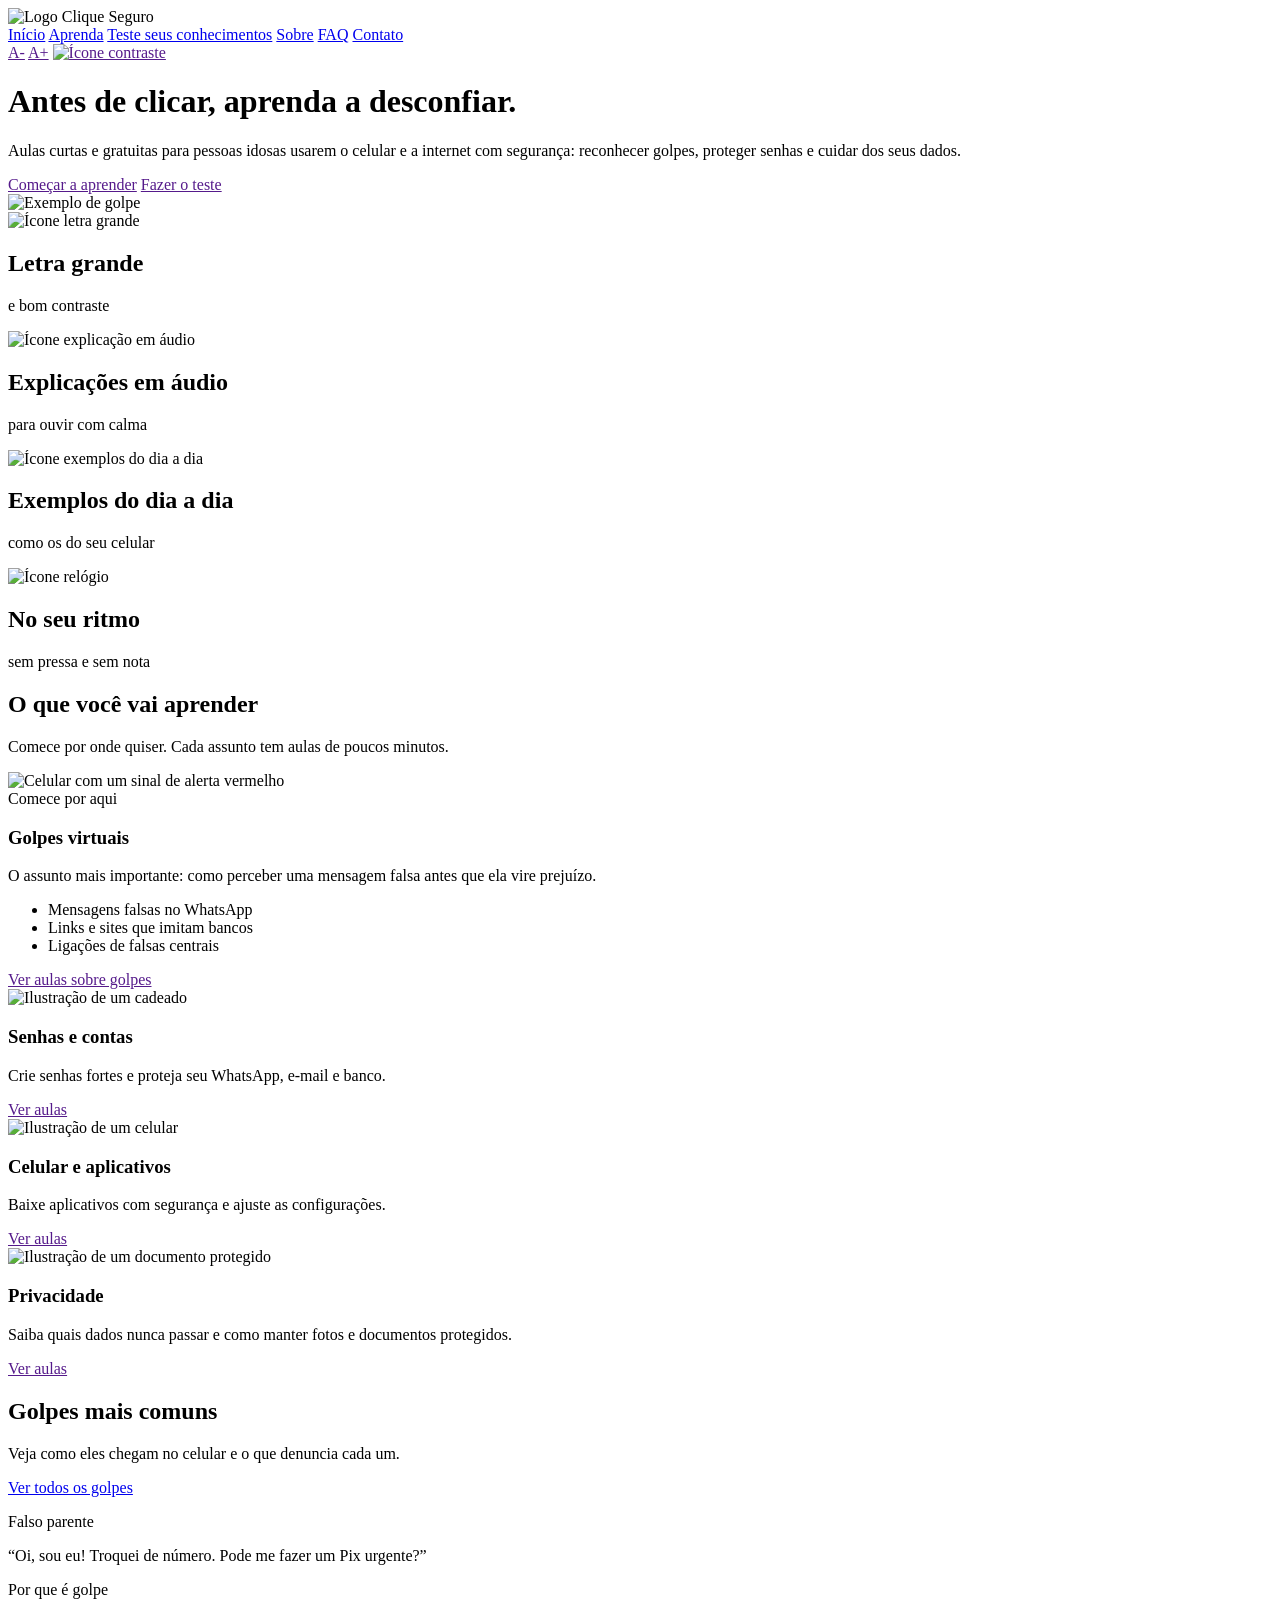
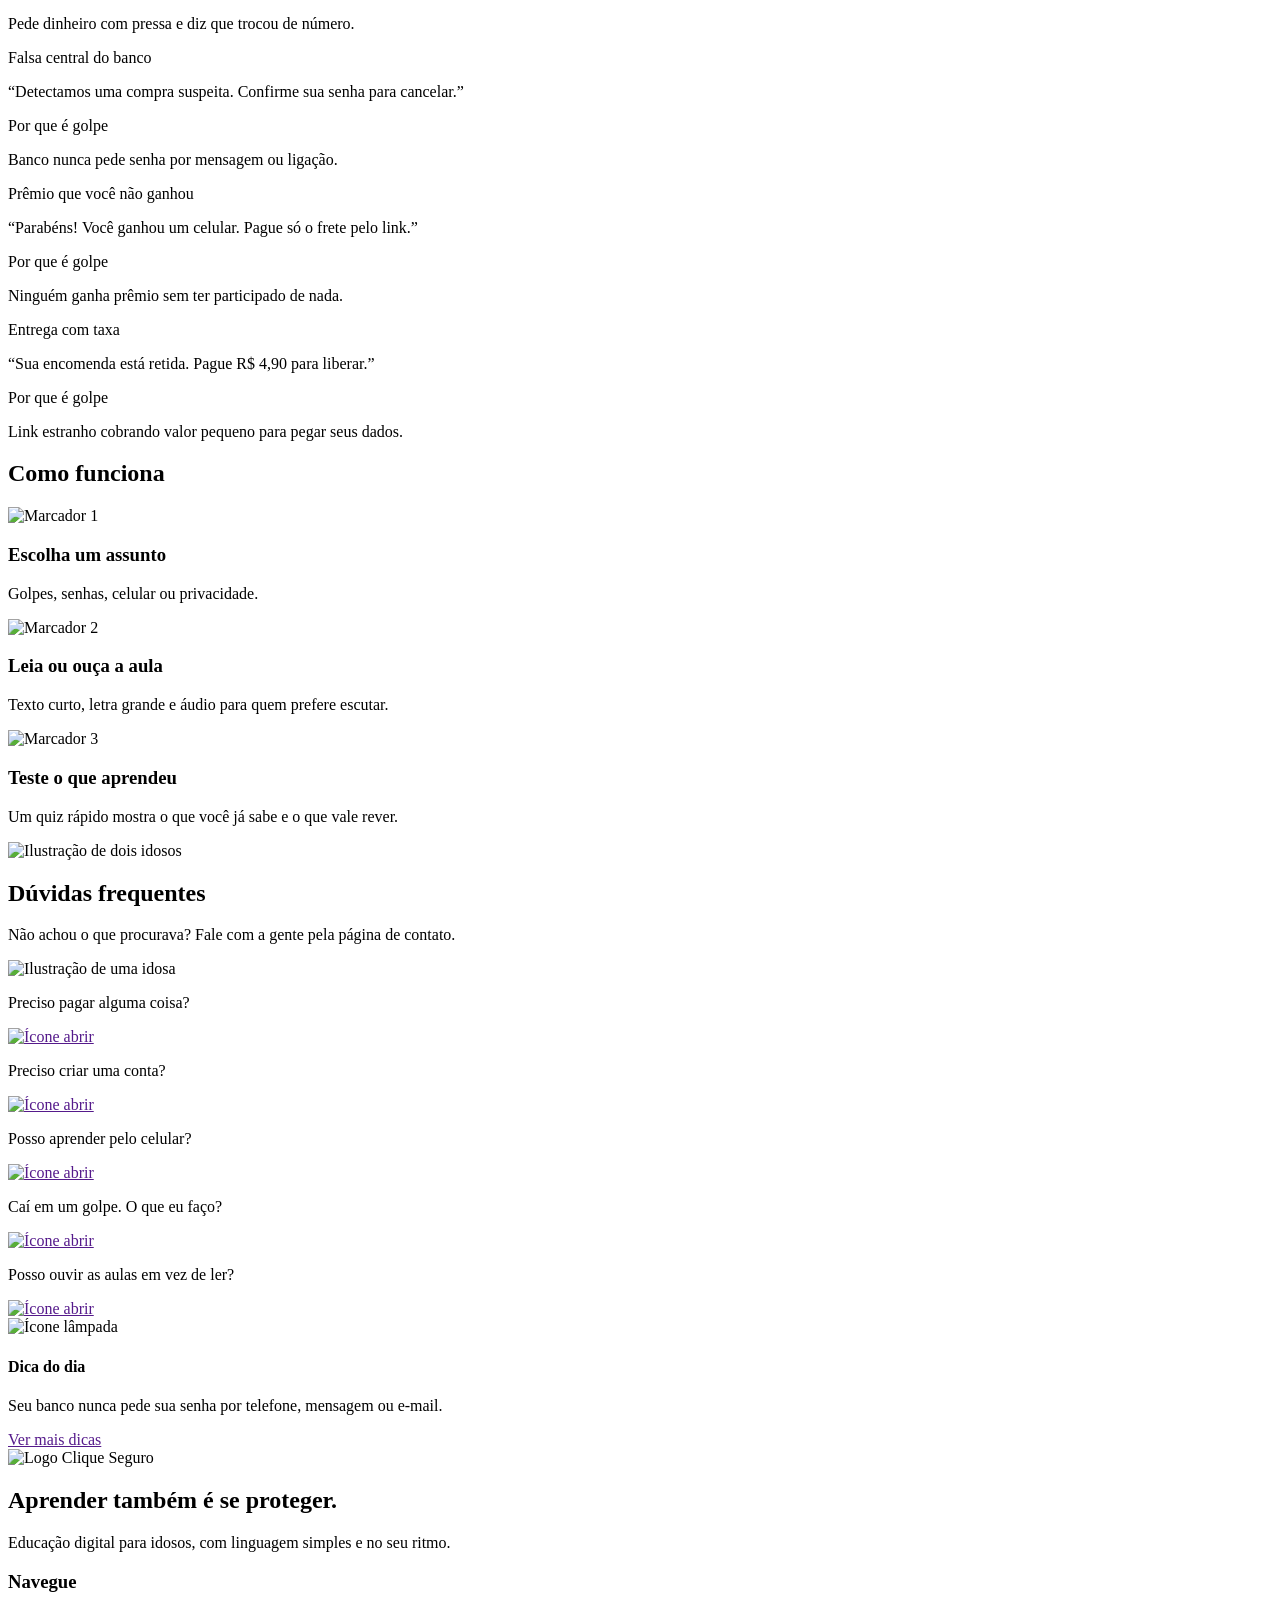
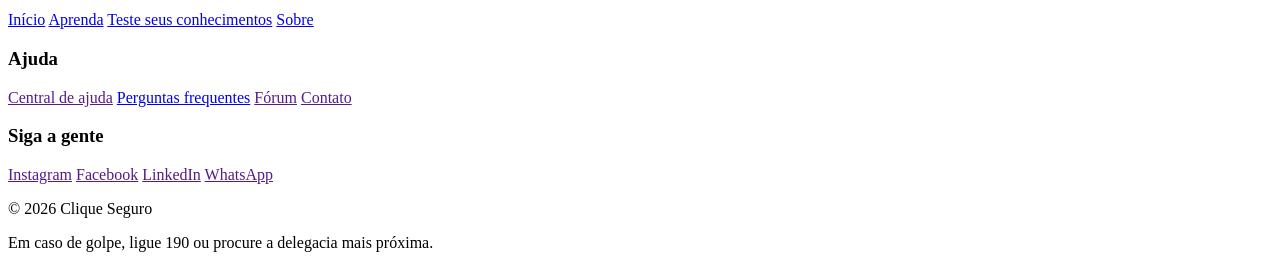
==== page1.html @ 07efa986 "att page1" ====
<!DOCTYPE html>
<html lang="pt-br">
<head>
    <meta charset="UTF-8">
    <meta name="viewport" content="width=device-width, initial-scale=1.0">
    <title>Clique Seguro</title>
    <link rel="stylesheet" href="./src/styles/page1.css">
    <link rel="preconnect" href="https://fonts.googleapis.com">
    <link rel="preconnect" href="https://fonts.gstatic.com" crossorigin>
    <link href="https://fonts.googleapis.com/css2?family=Atkinson+Hyperlegible+Next:wght@400;500;600;700;800&display=swap" rel="stylesheet">
    <link rel="icon" type="image/png" href="./src/images/favicon-azul.png">
</head>

<body>
    <header>
        <img src="./src/images/logo_header.png" alt="Logo Clique Seguro">

        <nav class="header-nav">
            <a href="./page1.html" id="active-link">Início</a>
            <a href="#learn">Aprenda</a>
            <a href="./quiz.html">Teste seus conhecimentos</a>
            <a href="./somos.html">Sobre</a>
            <a href="#faq">FAQ</a>
            <a href="#footer">Contato</a>
            <div class="header-accessibility">
                <a href="" id="font-decrease">A-</a>
                <a href="" id="font-increase">A+</a>
                <a href="" class="header-logo"><img src="./src/images/icon_contraste.png" alt="Ícone contraste" id="contrast-icon"></a>
            </div>
        </nav>
    </header>

    <main>
        <div class="hero-content">
            <h1>Antes de clicar, aprenda a desconfiar.</h1>
            <p>Aulas curtas e gratuitas para pessoas idosas usarem o celular
            e a internet com segurança: reconhecer golpes, proteger senhas e cuidar dos seus dados.</p>
            <div class="hero-buttons">
                <a href="" class="btn-hero-primary">Começar a aprender</a>
                <a href="" class="btn-hero-secondary">Fazer o teste</a>
            </div>
        </div>

        <img src="./src/images/ilustracao_golpe.png" alt="Exemplo de golpe">
    </main>

    <section class="section-benefits">
        <div class="benefit-card">
            <img src="./src/images/icon_letra.png" alt="Ícone letra grande">
            <div class="benefit-card-content">
                <h2>Letra grande</h2>
                <p>e bom contraste</p>
            </div>
        </div>
        <div class="benefit-card">
            <img src="./src/images/icon_audio.png" alt="Ícone explicação em áudio">
            <div class="benefit-card-content">
                <h2>Explicações em áudio</h2>
                <p>para ouvir com calma</p>
            </div>
        </div>
        <div class="benefit-card">
            <img src="./src/images/icon_exemplo.png" alt="Ícone exemplos do dia a dia">
            <div class="benefit-card-content">
                <h2>Exemplos do dia a dia</h2>
                <p>como os do seu celular</p>
            </div>
        </div>
        <div class="benefit-card">
            <img src="./src/images/icon_relogio.png" alt="Ícone relógio">
            <div class="benefit-card-content">
                <h2>No seu ritmo</h2>
                <p>sem pressa e sem nota</p>
            </div>
        </div>
    </section>

    <section class="section-learn" id="learn">
        <div class="learn-header">
            <h2>O que você vai aprender</h2>
            <p>Comece por onde quiser. Cada assunto tem aulas de poucos minutos.</p>
        </div>

        <div class="learn-featured">
            <div class="learn-featured-image">
                <img src="./src/images/ilustracao_perigo.png" alt="Celular com um sinal de alerta vermelho">
            </div>

            <div class="learn-featured-content">
                <span class="learn-tag">Comece por aqui</span>
                <h3>Golpes virtuais</h3>
                <p>O assunto mais importante: como perceber uma mensagem falsa antes que ela vire prejuízo.</p>
                <ul>
                    <li>Mensagens falsas no WhatsApp</li>
                    <li>Links e sites que imitam bancos</li>
                    <li>Ligações de falsas centrais</li>
                </ul>
                <a href="" class="btn-learn">Ver aulas sobre golpes</a>
            </div>
        </div>

        <div class="topic-grid">
            <div class="topic-card" id="topic-blue">
                <img src="./src/images/ilustracao_cadeado.png" alt="Ilustração de um cadeado">
                <div class="topic-card-content">
                    <h3>Senhas e contas</h3>
                    <p>Crie senhas fortes e proteja seu WhatsApp, e-mail e banco.</p>
                    <a href="" class="topic-link">Ver aulas</a>
                </div>
            </div>
            <div class="topic-card" id="topic-green">
                <img src="./src/images/ilustracao_celular.png" alt="Ilustração de um celular">
                <div class="topic-card-content">
                    <h3>Celular e aplicativos</h3>
                    <p>Baixe aplicativos com segurança e ajuste as configurações.</p>
                    <a href="" class="topic-link">Ver aulas</a>
                </div>
            </div>
            <div class="topic-card" id="topic-rose">
                <img src="./src/images/ilustracao_privacidade.png" alt="Ilustração de um documento protegido">
                <div class="topic-card-content">
                    <h3>Privacidade</h3>
                    <p>Saiba quais dados nunca passar e como manter fotos e documentos protegidos.</p>
                    <a href="" class="topic-link">Ver aulas</a>
                </div>
            </div>
        </div>
    </section>

    <section class="section-scams">
        <div class="scams-header">
            <div>
                <h2>Golpes mais comuns</h2>
                <p>Veja como eles chegam no celular e o que denuncia cada um.</p>
            </div>
            <a href="golpes.html" class="btn-light">Ver todos os golpes</a>
        </div>

        <div class="scams-grid">
            <div class="scam-card">
                <p class="scam-tag tag-yellow">Falso parente</p>
                <p class="scam-message">“Oi, sou eu! Troquei de número. Pode me fazer um Pix urgente?”</p>
                <div class="scam-why">
                    <p class="scam-why-title">Por que é golpe</p>
                    <p>Pede dinheiro com pressa e diz que trocou de número.</p>
                </div>
            </div>

            <div class="scam-card">
                <p class="scam-tag tag-red">Falsa central do banco</p>
                <p class="scam-message">“Detectamos uma compra suspeita. Confirme sua senha para cancelar.”</p>
                <div class="scam-why">
                    <p class="scam-why-title">Por que é golpe</p>
                    <p>Banco nunca pede senha por mensagem ou ligação.</p>
                </div>
            </div>

            <div class="scam-card">
                <p class="scam-tag tag-green">Prêmio que você não ganhou</p>
                <p class="scam-message">“Parabéns! Você ganhou um celular. Pague só o frete pelo link.”</p>
                <div class="scam-why">
                    <p class="scam-why-title">Por que é golpe</p>
                    <p>Ninguém ganha prêmio sem ter participado de nada.</p>
                </div>
            </div>

            <div class="scam-card">
                <p class="scam-tag tag-blue">Entrega com taxa</p>
                <p class="scam-message">“Sua encomenda está retida. Pague R$ 4,90 para liberar.”</p>
                <div class="scam-why">
                    <p class="scam-why-title">Por que é golpe</p>
                    <p>Link estranho cobrando valor pequeno para pegar seus dados.</p>
                </div>
            </div>
        </div>
    </section>

    <section class="section-steps">
        <div class="steps-content">
            <h2>Como funciona</h2>
            <div class="step-card">
                <img src="./src/images/marcador1.png" alt="Marcador 1">
                <div class="step-card-content">
                    <h3>Escolha um assunto</h3>
                    <p>Golpes, senhas, celular ou privacidade.</p>
                </div>
            </div>
            <div class="step-card">
                <img src="./src/images/marcador2.png" alt="Marcador 2">
                <div class="step-card-content">
                    <h3>Leia ou ouça a aula</h3>
                    <p>Texto curto, letra grande e áudio para quem prefere escutar.</p>
                </div>
            </div>
            <div class="step-card">
                <img src="./src/images/marcador3.png" alt="Marcador 3">
                <div class="step-card-content">
                    <h3>Teste o que aprendeu</h3>
                    <p>Um quiz rápido mostra o que você já sabe e o que vale rever.</p>
                </div>
            </div>
        </div>
        <img src="./src/images/ilustracao_idosos.png" alt="Ilustração de dois idosos">
    </section>

    <section class="section-faq" id="faq">
        <div class="faq-header">
            <h2>Dúvidas frequentes</h2>
            <p>Não achou o que procurava? Fale com a gente pela página de contato.</p>
            <img src="./src/images/ilustracao_idosa.png" alt="Ilustração de uma idosa">
        </div>

        <div class="faq-list">
            <div class="faq-card">
                <p>Preciso pagar alguma coisa?</p>
                <a href=""><img src="./src/images/icon_abrir.png" alt="Ícone abrir"></a>
            </div>
            <div class="faq-card">
                <p>Preciso criar uma conta?</p>
                <a href=""><img src="./src/images/icon_abrir.png" alt="Ícone abrir"></a>
            </div>
            <div class="faq-card">
                <p>Posso aprender pelo celular?</p>
                <a href=""><img src="./src/images/icon_abrir.png" alt="Ícone abrir"></a>
            </div>
            <div class="faq-card">
                <p>Caí em um golpe. O que eu faço?</p>
                <a href=""><img src="./src/images/icon_abrir.png" alt="Ícone abrir"></a>
            </div>
            <div class="faq-card">
                <p>Posso ouvir as aulas em vez de ler?</p>
                <a href=""><img src="./src/images/icon_abrir.png" alt="Ícone abrir"></a>
            </div>
        </div>
    </section>

    <section class="section-tip">
        <div class="tip-card">
            <img src="./src/images/icon_lampada.png" alt="Ícone lâmpada">
            <div class="tip-card-content">
                <h4>Dica do dia</h4>
                <p>Seu banco nunca pede sua senha por telefone, mensagem ou e-mail.</p>
            </div>
            <a href="" class="btn-tip">Ver mais dicas</a>
        </div>
    </section>

    <footer id="footer">
        <div class="footer-top">
            <div class="footer-brand">
                <img src="./src/images/logo_cliqueseguro.png" alt="Logo Clique Seguro" class="footer-logo">
                <h2>Aprender também é se proteger.</h2>
                <p>Educação digital para idosos, com linguagem simples e no seu ritmo.</p>
            </div>

            <nav class="footer-nav">
                <div class="footer-column">
                    <h3>Navegue</h3>
                    <a href="#active-link">Início</a>
                    <a href="#learn">Aprenda</a>
                    <a href="./quiz.html">Teste seus conhecimentos</a>
                    <a href="./somos.html">Sobre</a>
                </div>
                <div class="footer-column">
                    <h3>Ajuda</h3>
                    <a href="">Central de ajuda</a>
                    <a href="#faq">Perguntas frequentes</a>
                    <a href="">Fórum</a>
                    <a href="">Contato</a>
                </div>
                <div class="footer-column">
                    <h3>Siga a gente</h3>
                    <a href="">Instagram</a>
                    <a href="">Facebook</a>
                    <a href="">LinkedIn</a>
                    <a href="">WhatsApp</a>
                </div>
            </nav>
        </div>
        <div class="footer-bottom">
            <p>© 2026 Clique Seguro</p>
            <p>Em caso de golpe, ligue 190 ou procure a delegacia mais próxima.</p>
        </div>
    </footer>
</body>
</html>
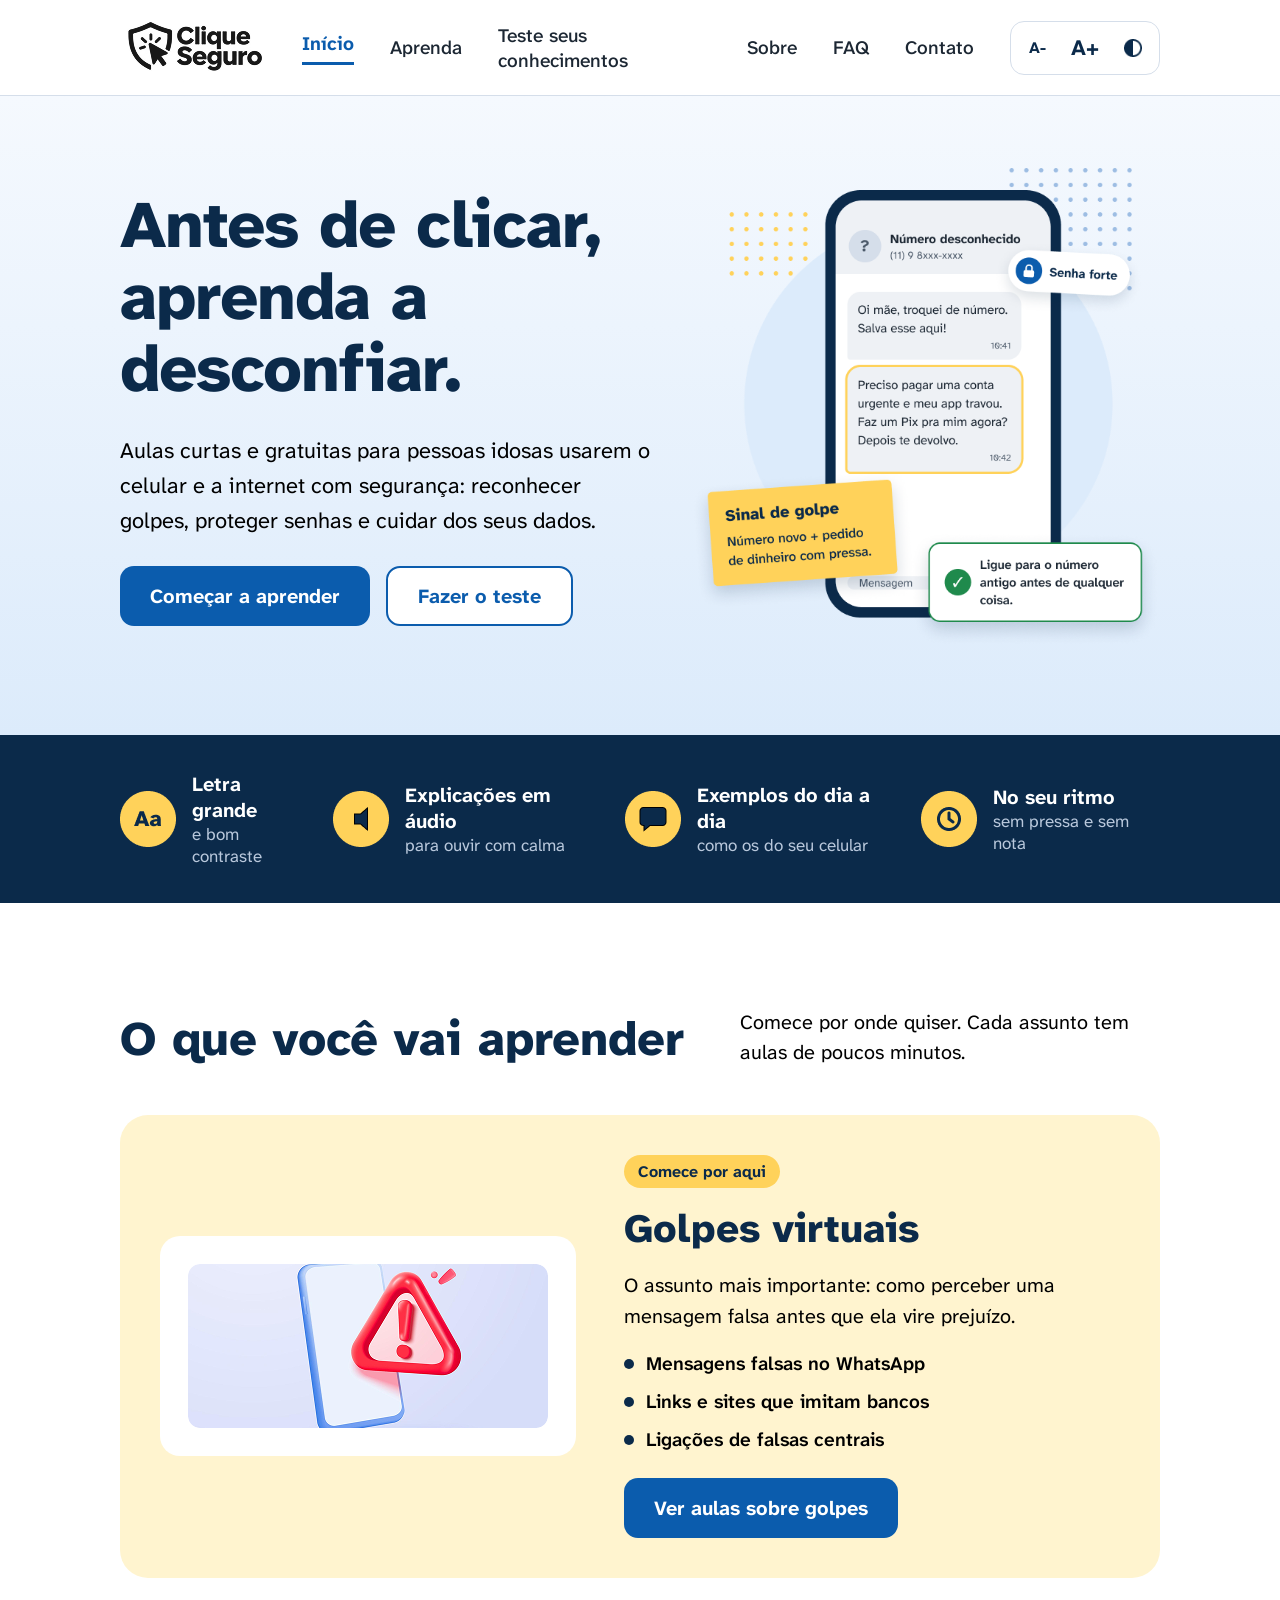
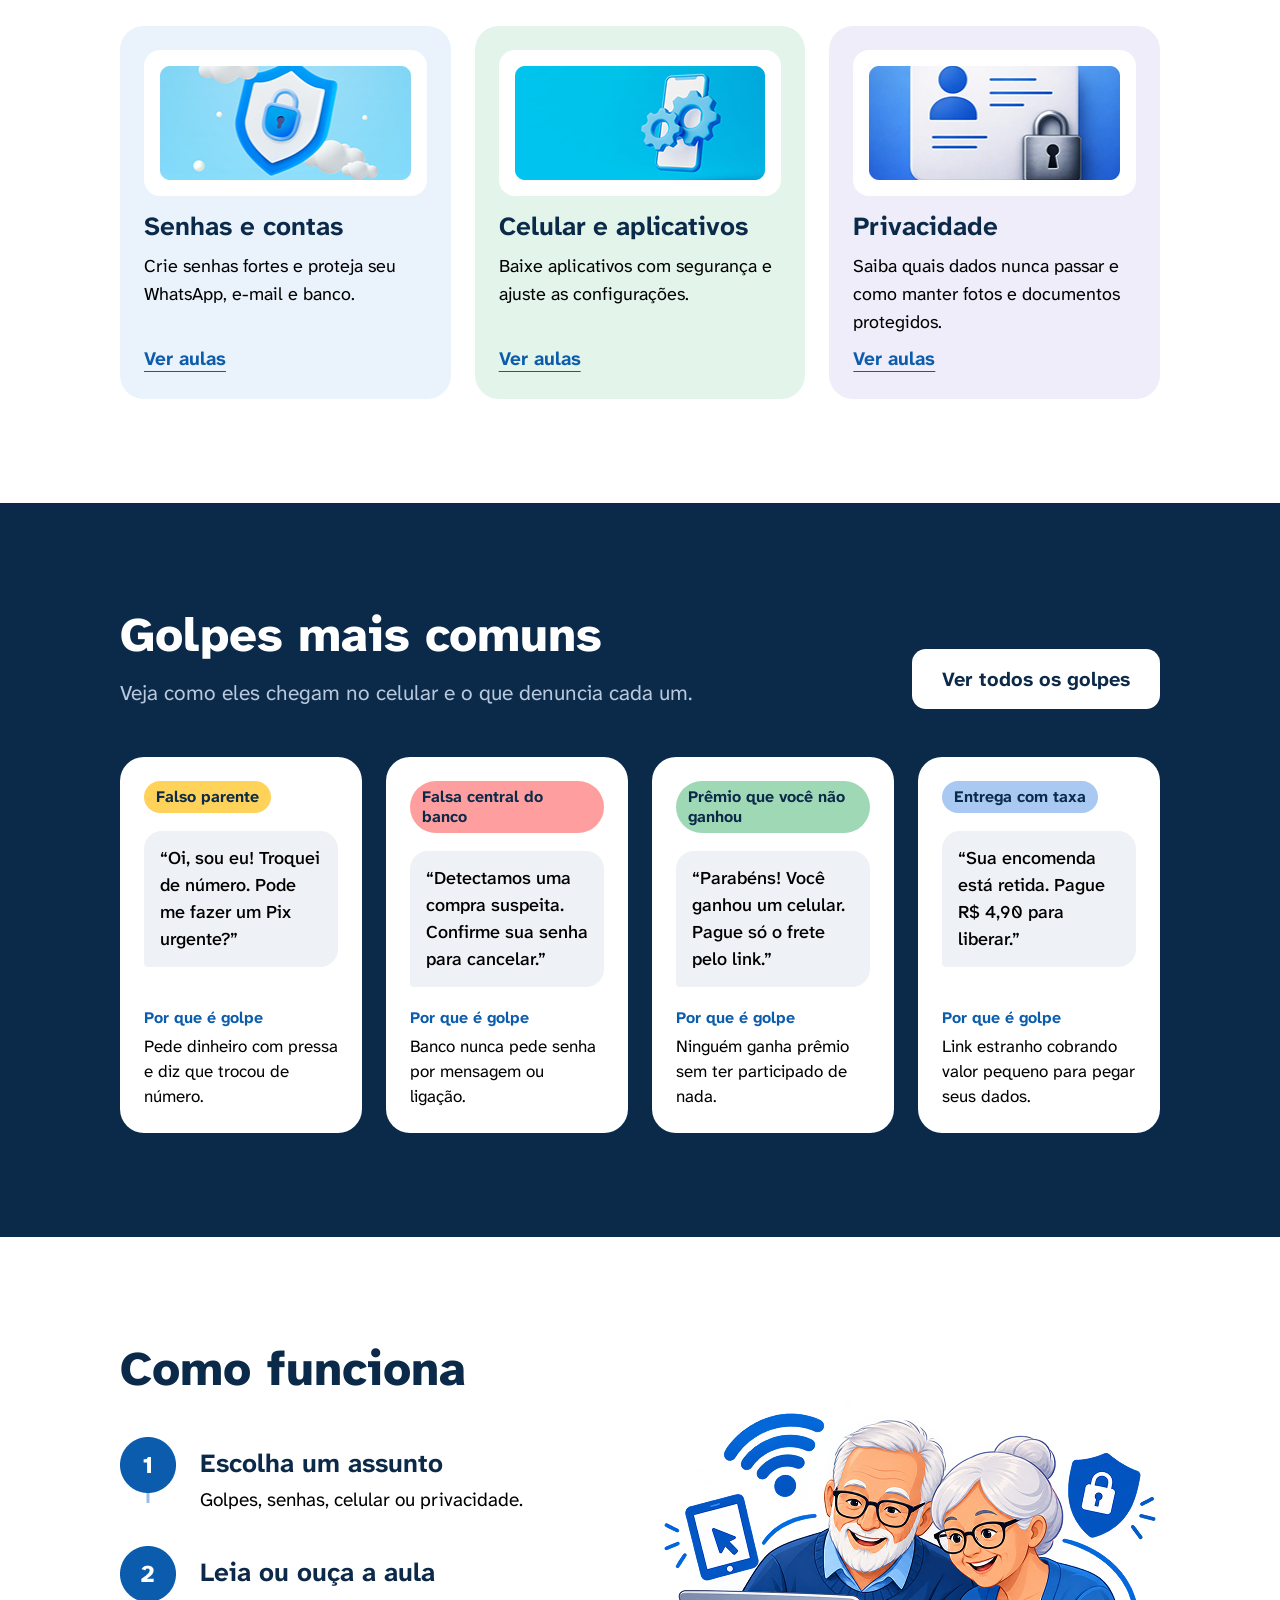
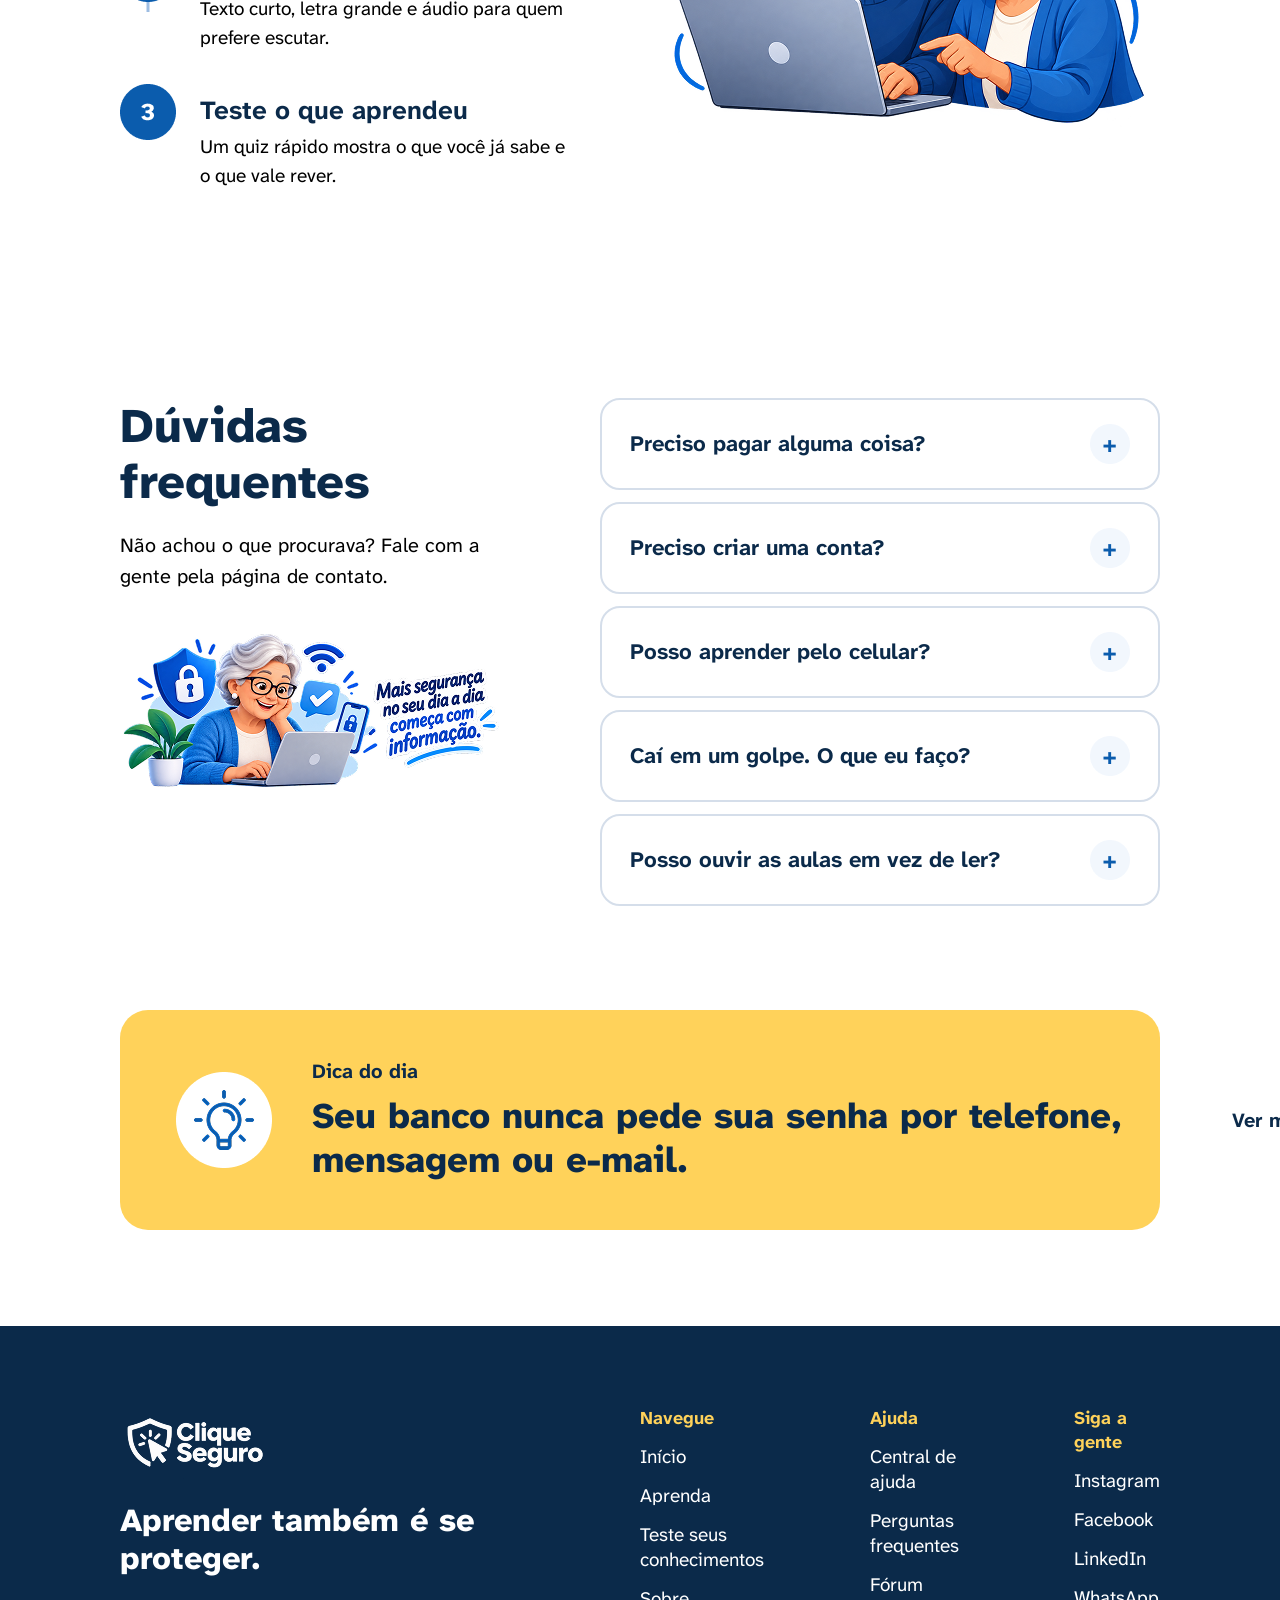
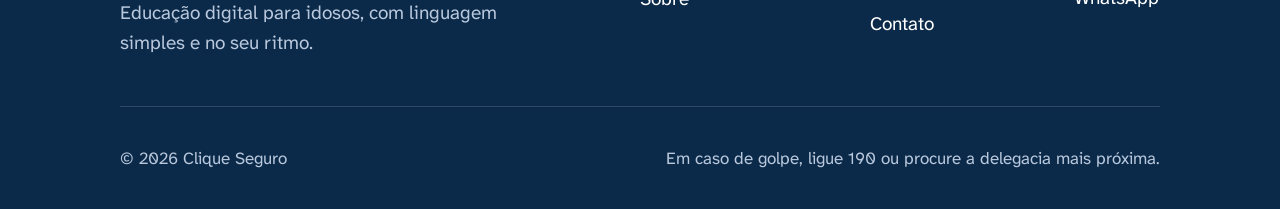
==== commit ca1fd573: "att the pages" ====
--- a/page1.html
+++ b/page1.html
@@ -18,8 +18,8 @@
         <nav class="header-nav">
             <a href="./page1.html" id="active-link">Início</a>
             <a href="#learn">Aprenda</a>
-            <a href="./quiz.html">Teste seus conhecimentos</a>
-            <a href="./somos.html">Sobre</a>
+            <a href="./page2.html">Teste seus conhecimentos</a>
+            <a href="./page3.html">Sobre</a>
             <a href="#faq">FAQ</a>
             <a href="#footer">Contato</a>
             <div class="header-accessibility">
@@ -258,8 +258,8 @@
                     <h3>Navegue</h3>
                     <a href="#active-link">Início</a>
                     <a href="#learn">Aprenda</a>
-                    <a href="./quiz.html">Teste seus conhecimentos</a>
-                    <a href="./somos.html">Sobre</a>
+                    <a href="./page2.html">Teste seus conhecimentos</a>
+                    <a href="./page3.html">Sobre</a>
                 </div>
                 <div class="footer-column">
                     <h3>Ajuda</h3>
--- a/src/styles/page1.css
+++ b/src/styles/page1.css
@@ -0,0 +1,577 @@
+@import url("./global.css");
+
+body{
+    font-family: var(--font-body);
+}
+
+main {
+    display: flex;
+    justify-content: space-between;
+    align-items: center;
+    gap: 40px;
+    padding: 72px 120px 88px;
+    background: var(--color-linear);
+}
+
+main > img {
+    width: 100%;
+    max-width: 560px;
+    min-width: 0;
+}
+
+.hero-content {
+    display: flex;
+    flex-direction: column;
+    gap: 28px;
+    max-width: 600px;
+}
+
+.hero-content h1 {
+    font-size: 66px;
+    font-weight: 800;
+    line-height: 72px;
+    letter-spacing: -1px;
+    color: var(--color-blue-dark);
+}
+
+.hero-content p {
+    max-width: 560px;
+    font-size: 22px;
+    line-height: 35px;
+}
+
+.hero-buttons {
+    display: flex;
+    flex-wrap: wrap;
+    gap: 16px;
+}
+
+.btn-hero-primary,
+.btn-hero-secondary {
+    display: inline-flex;
+    align-items: center;
+    height: 60px;
+    padding: 0 30px;
+    border-radius: 14px;
+    font-size: 20px;
+    font-weight: 700;
+    text-decoration: none;
+    transition: background-color 0.2s;
+}
+
+.btn-hero-primary {
+    background-color: var(--color-blue);
+    color: var(--color-white);
+}
+
+.btn-hero-primary:hover {
+    background-color: var(--color-blue-dark);
+}
+
+.btn-hero-secondary {
+    border: 2px solid var(--color-blue);
+    background-color: var(--color-white);
+    color: var(--color-blue);
+}
+
+.btn-hero-secondary:hover {
+    background-color: var(--color-blue-light);
+}
+
+.section-benefits {
+    display: flex;
+    justify-content: space-between;
+    gap: 24px;
+    padding: 36px 120px;
+    background-color: var(--color-blue-dark);
+}
+
+.benefit-card {
+    display: flex;
+    align-items: center;
+    gap: 16px;
+}
+
+.benefit-card img {
+    width: 56px;
+    flex-shrink: 0;
+}
+
+.benefit-card-content h2 {
+    font-size: 20px;
+    font-weight: 700;
+    line-height: 26px;
+    color: var(--color-white);
+}
+
+.benefit-card-content p {
+    font-size: 17px;
+    line-height: 22px;
+    color: var(--color-gray);
+}
+
+.section-learn {
+    display: flex;
+    flex-direction: column;
+    gap: 48px;
+    padding: 104px 120px;
+}
+
+.learn-header {
+    display: flex;
+    justify-content: space-between;
+    align-items: flex-end;
+    gap: 32px;
+}
+
+.learn-header h2 {
+    font-size: 48px;
+    font-weight: 800;
+    line-height: 56px;
+    color: var(--color-blue-dark);
+}
+
+.learn-header p {
+    max-width: 420px;
+    font-size: 20px;
+    line-height: 30px;
+    color: var(--color-muted);
+}
+
+.learn-featured {
+    display: flex;
+    align-items: center;
+    gap: 48px;
+    padding: 40px 48px 40px 40px;
+    border-radius: 28px;
+    background-color: var(--color-yellow-light);
+}
+
+.learn-featured-image {
+    flex-shrink: 0;
+    padding: 28px;
+    border-radius: 20px;
+    background-color: var(--color-white);
+}
+
+.learn-featured-image img {
+    display: block;
+    width: 360px;
+    border-radius: 12px;
+}
+
+.learn-featured-content {
+    display: flex;
+    flex-direction: column;
+    align-items: flex-start;
+    gap: 18px;
+}
+
+.learn-tag {
+    padding: 6px 14px;
+    border-radius: 999px;
+    background-color: var(--color-yellow);
+    font-size: 16px;
+    font-weight: 700;
+    color: var(--color-blue-dark);
+}
+
+.learn-featured-content h3 {
+    font-size: 40px;
+    font-weight: 800;
+    line-height: 46px;
+    color: var(--color-blue-dark);
+}
+
+.learn-featured-content p {
+    font-size: 20px;
+    line-height: 31px;
+}
+
+.learn-featured-content ul {
+    display: flex;
+    flex-direction: column;
+    gap: 10px;
+    list-style: none;
+}
+
+.learn-featured-content li {
+    display: flex;
+    align-items: center;
+    gap: 12px;
+    font-size: 19px;
+    font-weight: 600;
+    line-height: 28px;
+}
+
+.learn-featured-content li::before {
+    content: "";
+    width: 10px;
+    height: 10px;
+    flex-shrink: 0;
+    border-radius: 50%;
+    background-color: var(--color-blue-dark);
+}
+
+.btn-learn {
+    display: inline-flex;
+    align-items: center;
+    height: 60px;
+    margin-top: 6px;
+    padding: 0 30px;
+    border-radius: 14px;
+    background-color: var(--color-blue);
+    font-size: 20px;
+    font-weight: 700;
+    color: var(--color-white);
+    text-decoration: none;
+    transition: background-color 0.2s;
+}
+
+.btn-learn:hover {
+    background-color: var(--color-blue-dark);
+}
+
+.topic-grid {
+    display: flex;
+    gap: 24px;
+}
+
+.topic-card {
+    flex: 1;
+    display: flex;
+    flex-direction: column;
+    gap: 14px;
+    padding: 24px 24px 28px;
+    border-radius: 24px;
+}
+
+#topic-blue {
+    background-color: var(--color-blue-light);
+}
+
+#topic-green {
+    background-color: var(--color-green);
+}
+
+#topic-rose {
+    background-color: var(--color-lilac);
+}
+
+.topic-card img {
+    display: block;
+    width: 100%;
+    padding: 16px;
+    border-radius: 16px;
+    background-color: var(--color-white);
+}
+
+.topic-card-content {
+    flex: 1;
+    display: flex;
+    flex-direction: column;
+    align-items: flex-start;
+    gap: 10px;
+}
+
+.topic-card-content h3 {
+    font-size: 26px;
+    font-weight: 700;
+    line-height: 32px;
+    color: var(--color-blue-dark);
+}
+
+.topic-card-content p {
+    flex: 1;
+    font-size: 18px;
+    line-height: 28px;
+}
+
+.topic-link {
+    font-size: 19px;
+    font-weight: 700;
+    color: var(--color-blue);
+    text-underline-offset: 6px;
+    transition: 0.5s;
+}
+
+.topic-link:hover{
+    color: rgb(2, 2, 126);
+}
+
+.section-scams {
+    display: flex;
+    flex-direction: column;
+    gap: 48px;
+    padding: 104px 120px;
+    background-color: var(--color-blue-dark);
+}
+
+.scams-header {
+    display: flex;
+    justify-content: space-between;
+    align-items: flex-end;
+    gap: 32px;
+}
+
+.scams-header h2 {
+    font-size: 48px;
+    font-weight: 800;
+    line-height: 56px;
+    color: var(--color-white);
+}
+
+.scams-header p {
+    margin-top: 14px;
+    font-size: 21px;
+    line-height: 32px;
+    color: var(--color-gray);
+}
+
+.scams-grid {
+    display: grid;
+    grid-template-columns: repeat(4, 1fr);
+    gap: 24px;
+}
+
+.scam-card {
+    display: flex;
+    flex-direction: column;
+    align-items: flex-start;
+    gap: 18px;
+    padding: 24px;
+    border-radius: 24px;
+    background-color: var(--color-white);
+}
+
+.scam-tag {
+    padding: 6px 12px;
+    border-radius: 999px;
+    font-size: 16px;
+    font-weight: 700;
+    line-height: 20px;
+    color: var(--color-blue-dark);
+}
+
+.tag-yellow { background-color: var(--color-yellow); }
+.tag-red    { background-color: var(--color-red-light); }
+.tag-green  { background-color: var(--color-green-light); }
+.tag-blue   { background-color: var(--color-blue-tag); }
+
+.scam-message {
+    width: 100%;
+    padding: 14px 16px;
+    border-radius: 18px 18px 18px 4px;
+    background-color: var(--color-bubble);
+    font-size: 18px;
+    font-weight: 500;
+    line-height: 27px;
+}
+
+.scam-why {
+    margin-top: auto;
+    display: flex;
+    flex-direction: column;
+    gap: 4px;
+}
+
+.scam-why p {
+    font-size: 17px;
+    line-height: 25px;
+}
+
+.scam-why .scam-why-title {
+    font-size: 16px;
+    font-weight: 700;
+    color: var(--color-blue);
+}
+
+.section-steps {
+    display: flex;
+    justify-content: space-between;
+    align-items: center;
+    gap: 64px;
+    padding: 104px 120px;
+    background-color: var(--color-sky-light);
+}
+
+.section-steps > img {
+    width: 100%;
+    max-width: 520px;
+    min-width: 0;
+}
+
+.steps-content {
+    display: flex;
+    flex-direction: column;
+    gap: 32px;
+    max-width: 600px;
+}
+
+.steps-content h2 {
+    margin-bottom: 8px;
+    font-size: 48px;
+    font-weight: 800;
+    line-height: 56px;
+    color: var(--color-blue-dark);
+}
+
+.step-card {
+    display: flex;
+    align-items: flex-start;
+    gap: 24px;
+}
+
+.step-card img {
+    width: 56px;
+    flex-shrink: 0;
+}
+
+.step-card-content {
+    display: flex;
+    flex-direction: column;
+    gap: 6px;
+    padding-top: 10px;
+}
+
+.step-card-content h3 {
+    font-size: 26px;
+    font-weight: 700;
+    line-height: 32px;
+    color: var(--color-blue-dark);
+}
+
+.step-card-content p {
+    font-size: 19px;
+    line-height: 29px;
+}
+
+.section-faq {
+    display: flex;
+    align-items: flex-start;
+    gap: 80px;
+    padding: 104px 120px 40px;
+}
+
+.faq-header {
+    display: flex;
+    flex-direction: column;
+    gap: 20px;
+    max-width: 400px;
+    flex-shrink: 0;
+}
+
+.faq-header h2 {
+    font-size: 48px;
+    font-weight: 800;
+    line-height: 56px;
+    color: var(--color-blue-dark);
+}
+
+.faq-header p {
+    font-size: 20px;
+    line-height: 31px;
+    color: var(--color-muted);
+}
+
+.faq-header img {
+    width: 100%;
+    max-width: 380px;
+}
+
+.faq-list {
+    flex: 1;
+    display: flex;
+    flex-direction: column;
+    gap: 12px;
+}
+
+.faq-card {
+    display: flex;
+    justify-content: space-between;
+    align-items: center;
+    gap: 16px;
+    padding: 24px 28px;
+    border: 2px solid var(--color-line);
+    border-radius: 20px;
+    background-color: var(--color-white);
+    transition: 0.5s;
+    cursor: pointer;
+}
+
+.faq-card:hover{
+    transform: scale(1.03);
+}
+
+.faq-card p {
+    font-size: 22px;
+    font-weight: 700;
+    line-height: 30px;
+    color: var(--color-blue-dark);
+}
+
+.faq-card img {
+    display: block;
+    width: 40px;
+    height: 40px;
+    flex-shrink: 0;
+}
+
+.section-tip {
+    padding: 64px 120px 96px;
+}
+
+.tip-card {
+    display: flex;
+    align-items: center;
+    gap: 40px;
+    padding: 48px 56px;
+    border-radius: 28px;
+    background-color: var(--color-yellow);
+}
+
+.tip-card > img {
+    width: 96px;
+    flex-shrink: 0;
+}
+
+.tip-card-content {
+    flex: 1;
+    display: flex;
+    flex-direction: column;
+    gap: 10px;
+}
+
+.tip-card-content h4 {
+    font-size: 20px;
+    font-weight: 700;
+    color: var(--color-blue-dark);
+}
+
+.tip-card-content p {
+    font-size: 36px;
+    font-weight: 800;
+    line-height: 44px;
+    color: var(--color-blue-dark);
+    width: 850px;
+}
+
+.btn-tip {
+    display: inline-flex;
+    align-items: center;
+    flex-shrink: 0;
+    height: 60px;
+    padding: 0 30px;
+    border-radius: 14px;
+    background-color: var(--color-white);
+    font-size: 20px;
+    font-weight: 700;
+    color: var(--color-blue-dark);
+    text-decoration: none;
+    transition: 0.5s;
+}
+
+.btn-tip:hover{
+    transform: scale(1.02);
+    background-color: rgb(231, 229, 229);
+}
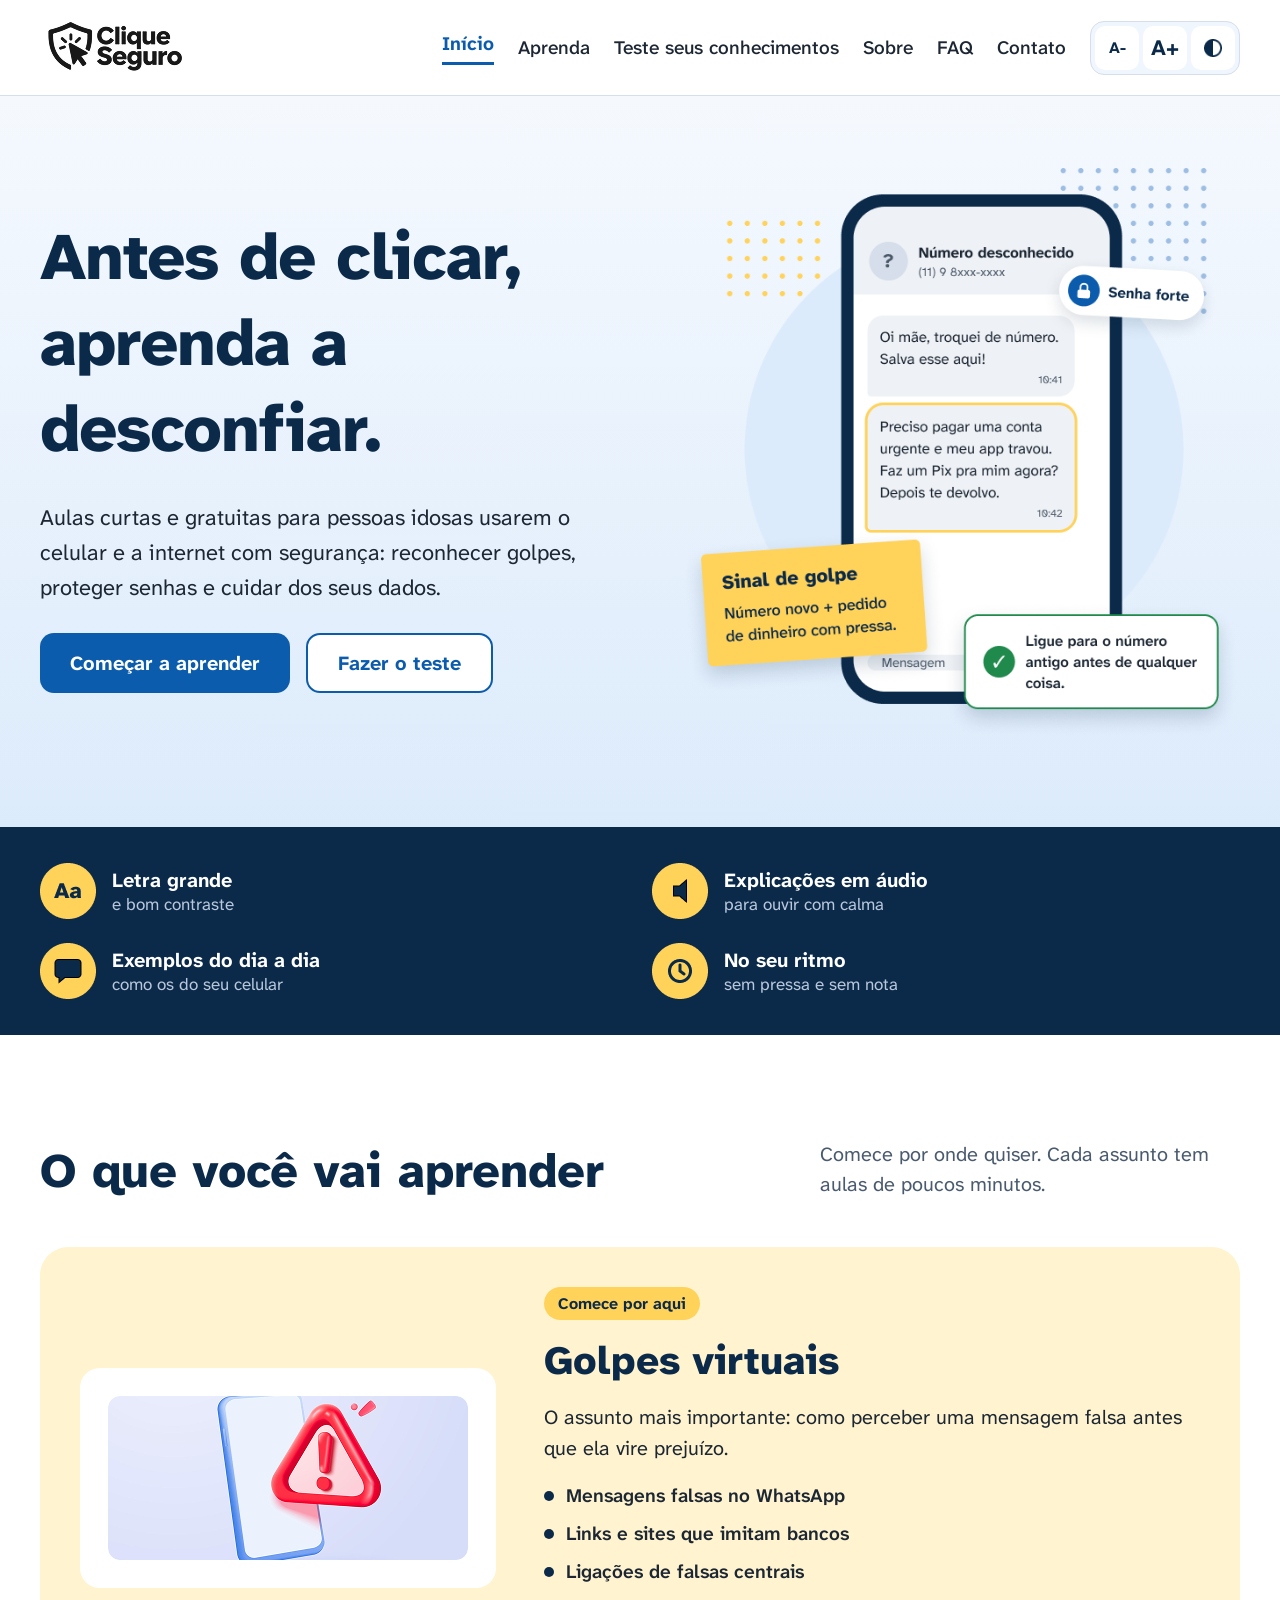
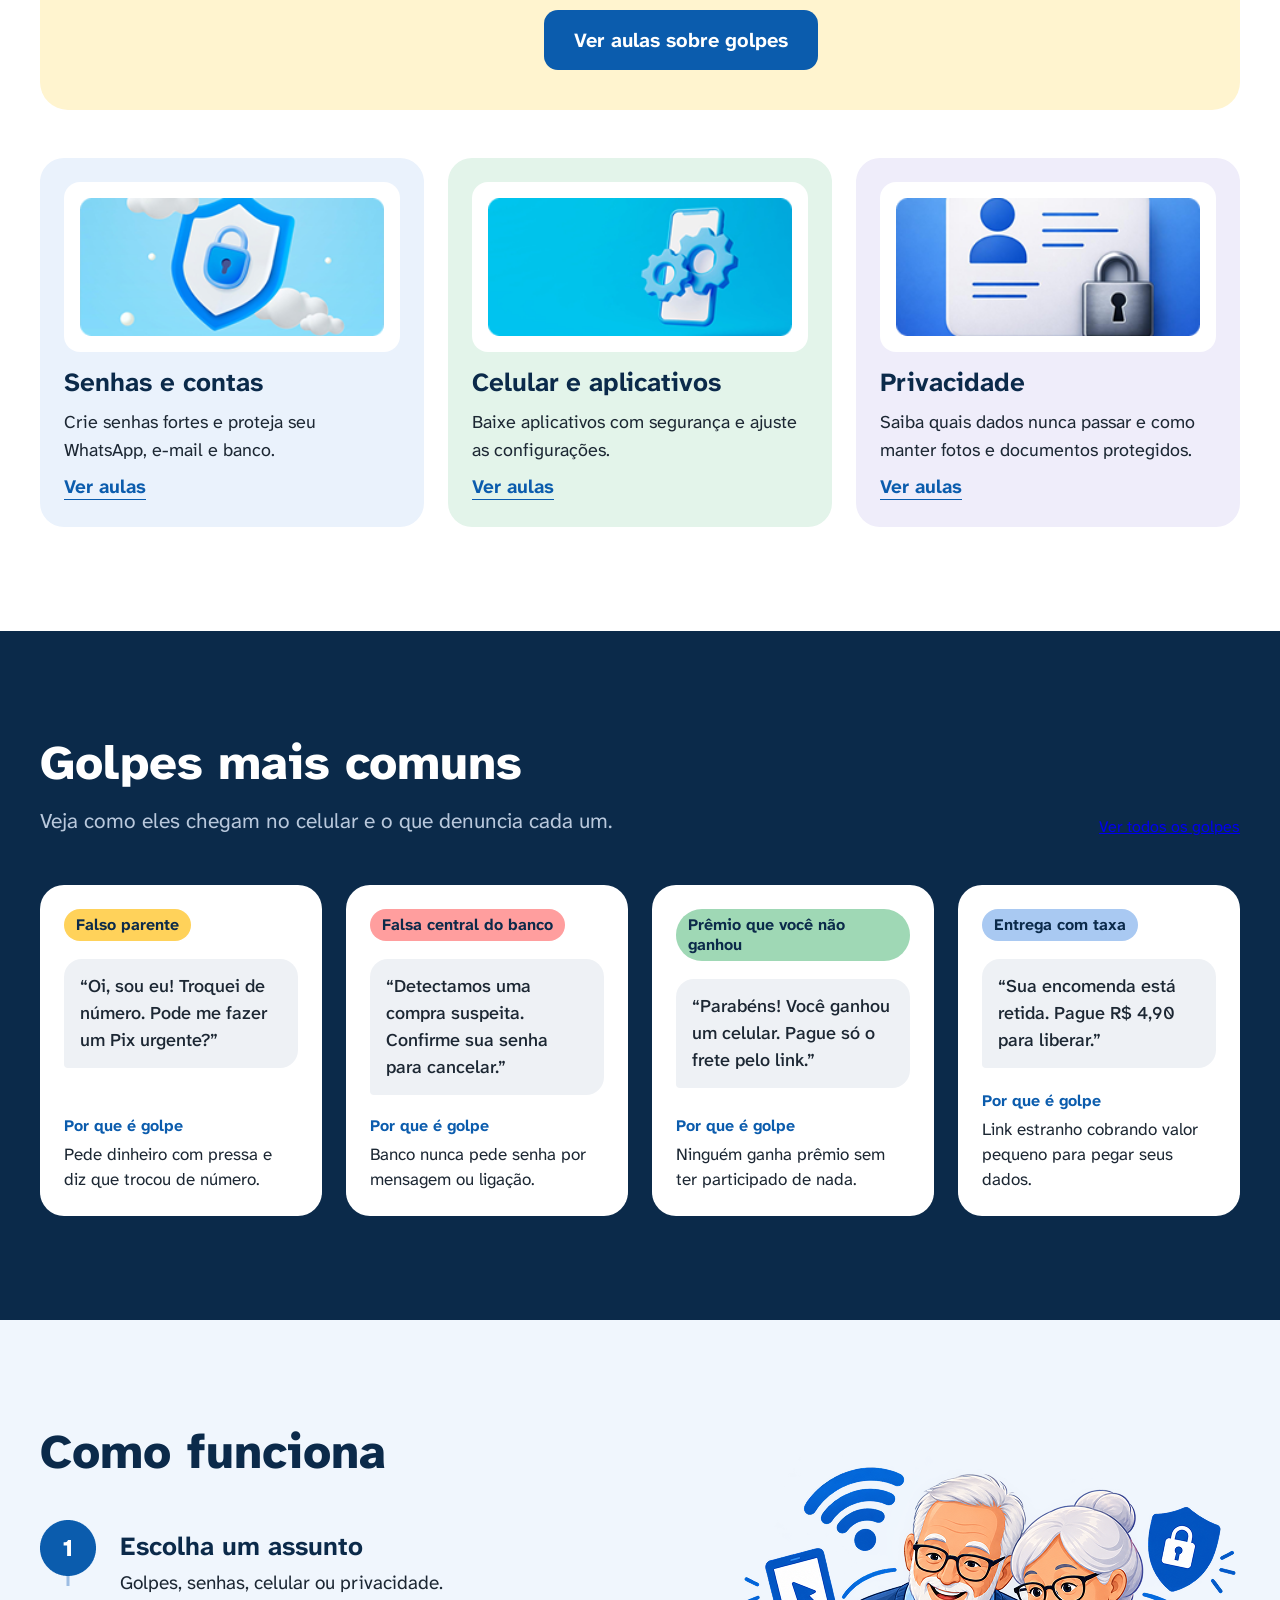
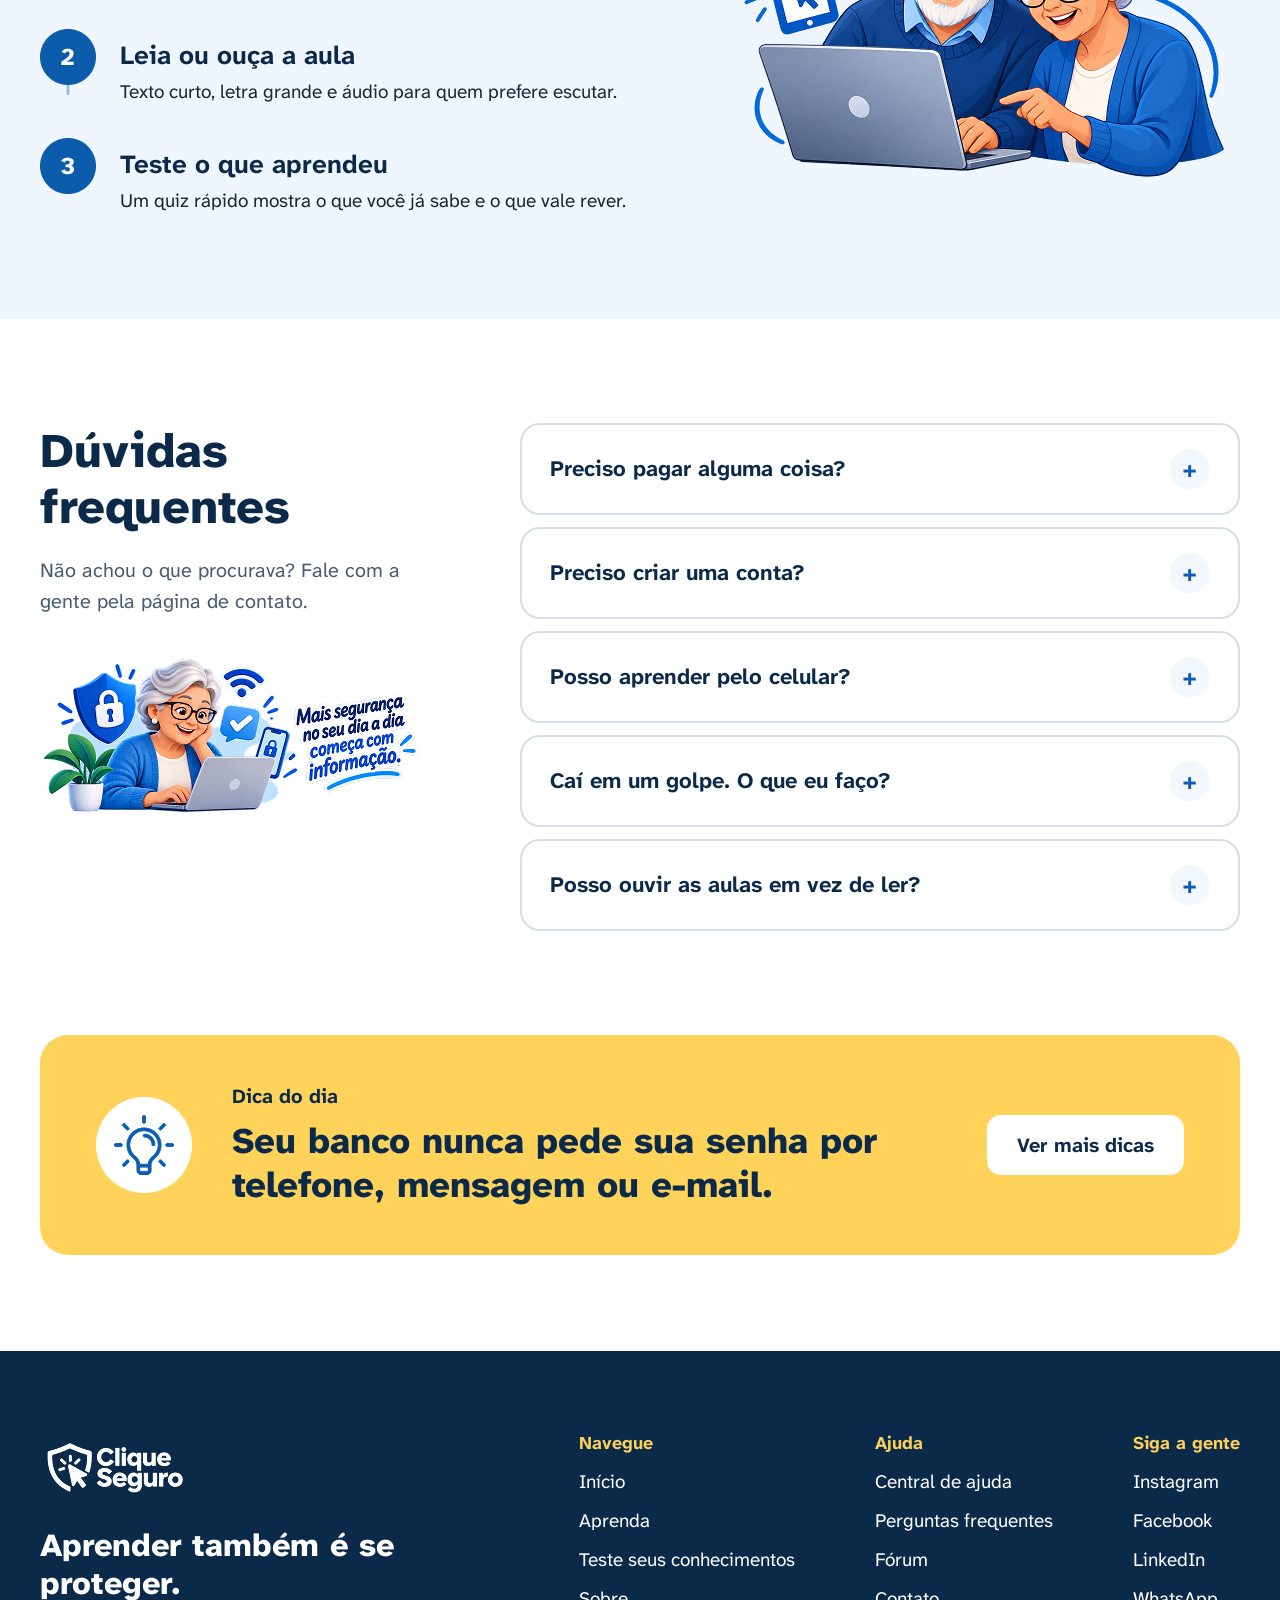
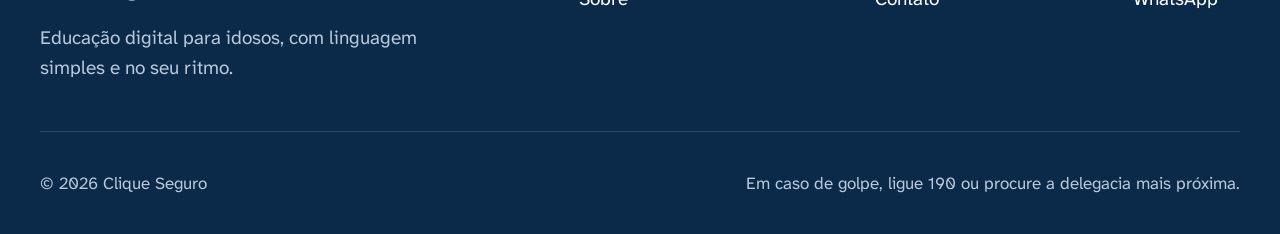
==== commit cc61daf7: "att" ====
--- a/page1.html
+++ b/page1.html
@@ -1,5 +1,6 @@
 <!DOCTYPE html>
 <html lang="pt-br">
+
 <head>
     <meta charset="UTF-8">
     <meta name="viewport" content="width=device-width, initial-scale=1.0">
@@ -7,243 +8,248 @@
     <link rel="stylesheet" href="./src/styles/page1.css">
     <link rel="preconnect" href="https://fonts.googleapis.com">
     <link rel="preconnect" href="https://fonts.gstatic.com" crossorigin>
-    <link href="https://fonts.googleapis.com/css2?family=Atkinson+Hyperlegible+Next:wght@400;500;600;700;800&display=swap" rel="stylesheet">
+    <link
+        href="https://fonts.googleapis.com/css2?family=Atkinson+Hyperlegible+Next:wght@400;500;600;700;800&display=swap"
+        rel="stylesheet">
     <link rel="icon" type="image/png" href="./src/images/favicon-azul.png">
 </head>
 
 <body>
     <header>
-        <img src="./src/images/logo_header.png" alt="Logo Clique Seguro">
+        <img src="./src/images/logo_header.png" alt="Logo Clique Seguro" id="logo-header">
 
         <nav class="header-nav">
-            <a href="./page1.html" id="active-link">Início</a>
+            <a href="./page1.html" class="active-link">Início</a>
             <a href="#learn">Aprenda</a>
             <a href="./page2.html">Teste seus conhecimentos</a>
             <a href="./page3.html">Sobre</a>
             <a href="#faq">FAQ</a>
             <a href="#footer">Contato</a>
             <div class="header-accessibility">
-                <a href="" id="font-decrease">A-</a>
-                <a href="" id="font-increase">A+</a>
-                <a href="" class="header-logo"><img src="./src/images/icon_contraste.png" alt="Ícone contraste" id="contrast-icon"></a>
+                <a href="#" id="font-decrease" aria-label="Diminuir tamanho da letra">A-</a>
+                <a href="#" id="font-increase" aria-label="Aumentar tamanho da letra">A+</a>
+                <a class="header-contrast" aria-label="Ativar modo escuro"><img
+                        src="./src/images/icon_contraste.png" alt="Ícone contraste" id="contrast-icon"></a>
             </div>
         </nav>
     </header>
 
     <main>
-        <div class="hero-content">
-            <h1>Antes de clicar, aprenda a desconfiar.</h1>
-            <p>Aulas curtas e gratuitas para pessoas idosas usarem o celular
-            e a internet com segurança: reconhecer golpes, proteger senhas e cuidar dos seus dados.</p>
-            <div class="hero-buttons">
-                <a href="" class="btn-hero-primary">Começar a aprender</a>
-                <a href="" class="btn-hero-secondary">Fazer o teste</a>
-            </div>
-        </div>
-
-        <img src="./src/images/ilustracao_golpe.png" alt="Exemplo de golpe">
+        <section class="section-hero">
+            <div class="hero-content">
+                <h1>Antes de clicar, aprenda a desconfiar.</h1>
+                <p>Aulas curtas e gratuitas para pessoas idosas usarem o celular
+                    e a internet com segurança: reconhecer golpes, proteger senhas e cuidar dos seus dados.</p>
+                <div class="hero-buttons">
+                    <a href="#learn" class="btn-hero-primary">Começar a aprender</a>
+                    <a href="./page2.html" class="btn-hero-secondary">Fazer o teste</a>
+                </div>
+            </div>
+
+            <img src="./src/images/ilustracao_golpe.png" alt="Exemplo de golpe">
+        </section>
+
+        <section class="section-benefits">
+            <div class="benefit-card">
+                <img src="./src/images/icon_letra.png" alt="Ícone letra grande">
+                <div class="benefit-card-content">
+                    <h3>Letra grande</h3>
+                    <p>e bom contraste</p>
+                </div>
+            </div>
+            <div class="benefit-card">
+                <img src="./src/images/icon_audio.png" alt="Ícone explicação em áudio">
+                <div class="benefit-card-content">
+                    <h3>Explicações em áudio</h3>
+                    <p>para ouvir com calma</p>
+                </div>
+            </div>
+            <div class="benefit-card">
+                <img src="./src/images/icon_exemplo.png" alt="Ícone exemplos do dia a dia">
+                <div class="benefit-card-content">
+                    <h3>Exemplos do dia a dia</h3>
+                    <p>como os do seu celular</p>
+                </div>
+            </div>
+            <div class="benefit-card">
+                <img src="./src/images/icon_relogio.png" alt="Ícone relógio">
+                <div class="benefit-card-content">
+                    <h3>No seu ritmo</h3>
+                    <p>sem pressa e sem nota</p>
+                </div>
+            </div>
+        </section>
+
+        <section class="section-learn" id="learn">
+            <div class="learn-header">
+                <h2>O que você vai aprender</h2>
+                <p>Comece por onde quiser. Cada assunto tem aulas de poucos minutos.</p>
+            </div>
+
+            <div class="learn-featured">
+                <div class="learn-featured-image">
+                    <img src="./src/images/ilustracao_perigo.png" alt="Celular com um sinal de alerta vermelho">
+                </div>
+
+                <div class="learn-featured-content">
+                    <span class="learn-tag">Comece por aqui</span>
+                    <h3>Golpes virtuais</h3>
+                    <p>O assunto mais importante: como perceber uma mensagem falsa antes que ela vire prejuízo.</p>
+                    <ul>
+                        <li>Mensagens falsas no WhatsApp</li>
+                        <li>Links e sites que imitam bancos</li>
+                        <li>Ligações de falsas centrais</li>
+                    </ul>
+                    <a href="" class="btn-learn">Ver aulas sobre golpes</a>
+                </div>
+            </div>
+
+            <div class="topic-grid">
+                <div class="topic-card topic-blue">
+                    <img src="./src/images/ilustracao_cadeado.png" alt="Ilustração de um cadeado">
+                    <div class="topic-card-content">
+                        <h3>Senhas e contas</h3>
+                        <p>Crie senhas fortes e proteja seu WhatsApp, e-mail e banco.</p>
+                        <a href="" class="topic-link">Ver aulas</a>
+                    </div>
+                </div>
+                <div class="topic-card topic-green">
+                    <img src="./src/images/ilustracao_celular.png" alt="Ilustração de um celular">
+                    <div class="topic-card-content">
+                        <h3>Celular e aplicativos</h3>
+                        <p>Baixe aplicativos com segurança e ajuste as configurações.</p>
+                        <a href="" class="topic-link">Ver aulas</a>
+                    </div>
+                </div>
+                <div class="topic-card topic-rose">
+                    <img src="./src/images/ilustracao_privacidade.png" alt="Ilustração de um documento protegido">
+                    <div class="topic-card-content">
+                        <h3>Privacidade</h3>
+                        <p>Saiba quais dados nunca passar e como manter fotos e documentos protegidos.</p>
+                        <a href="" class="topic-link">Ver aulas</a>
+                    </div>
+                </div>
+            </div>
+        </section>
+
+        <section class="section-scams">
+            <div class="scams-header">
+                <div>
+                    <h2>Golpes mais comuns</h2>
+                    <p>Veja como eles chegam no celular e o que denuncia cada um.</p>
+                </div>
+                <a href="./golpes.html" class="btn-scams">Ver todos os golpes</a>
+            </div>
+
+            <div class="scams-grid">
+                <div class="scam-card">
+                    <p class="scam-tag tag-yellow">Falso parente</p>
+                    <p class="scam-message">“Oi, sou eu! Troquei de número. Pode me fazer um Pix urgente?”</p>
+                    <div class="scam-why">
+                        <p class="scam-why-title">Por que é golpe</p>
+                        <p>Pede dinheiro com pressa e diz que trocou de número.</p>
+                    </div>
+                </div>
+
+                <div class="scam-card">
+                    <p class="scam-tag tag-red">Falsa central do banco</p>
+                    <p class="scam-message">“Detectamos uma compra suspeita. Confirme sua senha para cancelar.”</p>
+                    <div class="scam-why">
+                        <p class="scam-why-title">Por que é golpe</p>
+                        <p>Banco nunca pede senha por mensagem ou ligação.</p>
+                    </div>
+                </div>
+
+                <div class="scam-card">
+                    <p class="scam-tag tag-green">Prêmio que você não ganhou</p>
+                    <p class="scam-message">“Parabéns! Você ganhou um celular. Pague só o frete pelo link.”</p>
+                    <div class="scam-why">
+                        <p class="scam-why-title">Por que é golpe</p>
+                        <p>Ninguém ganha prêmio sem ter participado de nada.</p>
+                    </div>
+                </div>
+
+                <div class="scam-card">
+                    <p class="scam-tag tag-blue">Entrega com taxa</p>
+                    <p class="scam-message">“Sua encomenda está retida. Pague R$ 4,90 para liberar.”</p>
+                    <div class="scam-why">
+                        <p class="scam-why-title">Por que é golpe</p>
+                        <p>Link estranho cobrando valor pequeno para pegar seus dados.</p>
+                    </div>
+                </div>
+            </div>
+        </section>
+
+        <section class="section-steps">
+            <div class="steps-content">
+                <h2>Como funciona</h2>
+                <div class="step-card">
+                    <img src="./src/images/marcador1.png" alt="Marcador 1">
+                    <div class="step-card-content">
+                        <h3>Escolha um assunto</h3>
+                        <p>Golpes, senhas, celular ou privacidade.</p>
+                    </div>
+                </div>
+                <div class="step-card">
+                    <img src="./src/images/marcador2.png" alt="Marcador 2">
+                    <div class="step-card-content">
+                        <h3>Leia ou ouça a aula</h3>
+                        <p>Texto curto, letra grande e áudio para quem prefere escutar.</p>
+                    </div>
+                </div>
+                <div class="step-card">
+                    <img src="./src/images/marcador3.png" alt="Marcador 3">
+                    <div class="step-card-content">
+                        <h3>Teste o que aprendeu</h3>
+                        <p>Um quiz rápido mostra o que você já sabe e o que vale rever.</p>
+                    </div>
+                </div>
+            </div>
+            <img src="./src/images/ilustracao_idosos.png" alt="Ilustração de dois idosos">
+        </section>
+
+        <section class="section-faq" id="faq">
+            <div class="faq-header">
+                <h2>Dúvidas frequentes</h2>
+                <p>Não achou o que procurava? Fale com a gente pela página de contato.</p>
+                <img src="./src/images/ilustracao_idosa.png" alt="Ilustração de uma idosa">
+            </div>
+
+            <div class="faq-list">
+                <div class="faq-card">
+                    <p>Preciso pagar alguma coisa?</p>
+                    <a href=""><img src="./src/images/icon_abrir.png" alt="Ícone abrir"></a>
+                </div>
+                <div class="faq-card">
+                    <p>Preciso criar uma conta?</p>
+                    <a href=""><img src="./src/images/icon_abrir.png" alt="Ícone abrir"></a>
+                </div>
+                <div class="faq-card">
+                    <p>Posso aprender pelo celular?</p>
+                    <a href=""><img src="./src/images/icon_abrir.png" alt="Ícone abrir"></a>
+                </div>
+                <div class="faq-card">
+                    <p>Caí em um golpe. O que eu faço?</p>
+                    <a href=""><img src="./src/images/icon_abrir.png" alt="Ícone abrir"></a>
+                </div>
+                <div class="faq-card">
+                    <p>Posso ouvir as aulas em vez de ler?</p>
+                    <a href=""><img src="./src/images/icon_abrir.png" alt="Ícone abrir"></a>
+                </div>
+            </div>
+        </section>
+
+        <section class="section-tip">
+            <div class="tip-card">
+                <img src="./src/images/icon_lampada.png" alt="Ícone lâmpada">
+                <div class="tip-card-content">
+                    <h3>Dica do dia</h3>
+                    <p>Seu banco nunca pede sua senha por telefone, mensagem ou e-mail.</p>
+                </div>
+                <a href="" class="btn-tip">Ver mais dicas</a>
+            </div>
+        </section>
     </main>
-
-    <section class="section-benefits">
-        <div class="benefit-card">
-            <img src="./src/images/icon_letra.png" alt="Ícone letra grande">
-            <div class="benefit-card-content">
-                <h2>Letra grande</h2>
-                <p>e bom contraste</p>
-            </div>
-        </div>
-        <div class="benefit-card">
-            <img src="./src/images/icon_audio.png" alt="Ícone explicação em áudio">
-            <div class="benefit-card-content">
-                <h2>Explicações em áudio</h2>
-                <p>para ouvir com calma</p>
-            </div>
-        </div>
-        <div class="benefit-card">
-            <img src="./src/images/icon_exemplo.png" alt="Ícone exemplos do dia a dia">
-            <div class="benefit-card-content">
-                <h2>Exemplos do dia a dia</h2>
-                <p>como os do seu celular</p>
-            </div>
-        </div>
-        <div class="benefit-card">
-            <img src="./src/images/icon_relogio.png" alt="Ícone relógio">
-            <div class="benefit-card-content">
-                <h2>No seu ritmo</h2>
-                <p>sem pressa e sem nota</p>
-            </div>
-        </div>
-    </section>
-
-    <section class="section-learn" id="learn">
-        <div class="learn-header">
-            <h2>O que você vai aprender</h2>
-            <p>Comece por onde quiser. Cada assunto tem aulas de poucos minutos.</p>
-        </div>
-
-        <div class="learn-featured">
-            <div class="learn-featured-image">
-                <img src="./src/images/ilustracao_perigo.png" alt="Celular com um sinal de alerta vermelho">
-            </div>
-
-            <div class="learn-featured-content">
-                <span class="learn-tag">Comece por aqui</span>
-                <h3>Golpes virtuais</h3>
-                <p>O assunto mais importante: como perceber uma mensagem falsa antes que ela vire prejuízo.</p>
-                <ul>
-                    <li>Mensagens falsas no WhatsApp</li>
-                    <li>Links e sites que imitam bancos</li>
-                    <li>Ligações de falsas centrais</li>
-                </ul>
-                <a href="" class="btn-learn">Ver aulas sobre golpes</a>
-            </div>
-        </div>
-
-        <div class="topic-grid">
-            <div class="topic-card" id="topic-blue">
-                <img src="./src/images/ilustracao_cadeado.png" alt="Ilustração de um cadeado">
-                <div class="topic-card-content">
-                    <h3>Senhas e contas</h3>
-                    <p>Crie senhas fortes e proteja seu WhatsApp, e-mail e banco.</p>
-                    <a href="" class="topic-link">Ver aulas</a>
-                </div>
-            </div>
-            <div class="topic-card" id="topic-green">
-                <img src="./src/images/ilustracao_celular.png" alt="Ilustração de um celular">
-                <div class="topic-card-content">
-                    <h3>Celular e aplicativos</h3>
-                    <p>Baixe aplicativos com segurança e ajuste as configurações.</p>
-                    <a href="" class="topic-link">Ver aulas</a>
-                </div>
-            </div>
-            <div class="topic-card" id="topic-rose">
-                <img src="./src/images/ilustracao_privacidade.png" alt="Ilustração de um documento protegido">
-                <div class="topic-card-content">
-                    <h3>Privacidade</h3>
-                    <p>Saiba quais dados nunca passar e como manter fotos e documentos protegidos.</p>
-                    <a href="" class="topic-link">Ver aulas</a>
-                </div>
-            </div>
-        </div>
-    </section>
-
-    <section class="section-scams">
-        <div class="scams-header">
-            <div>
-                <h2>Golpes mais comuns</h2>
-                <p>Veja como eles chegam no celular e o que denuncia cada um.</p>
-            </div>
-            <a href="golpes.html" class="btn-light">Ver todos os golpes</a>
-        </div>
-
-        <div class="scams-grid">
-            <div class="scam-card">
-                <p class="scam-tag tag-yellow">Falso parente</p>
-                <p class="scam-message">“Oi, sou eu! Troquei de número. Pode me fazer um Pix urgente?”</p>
-                <div class="scam-why">
-                    <p class="scam-why-title">Por que é golpe</p>
-                    <p>Pede dinheiro com pressa e diz que trocou de número.</p>
-                </div>
-            </div>
-
-            <div class="scam-card">
-                <p class="scam-tag tag-red">Falsa central do banco</p>
-                <p class="scam-message">“Detectamos uma compra suspeita. Confirme sua senha para cancelar.”</p>
-                <div class="scam-why">
-                    <p class="scam-why-title">Por que é golpe</p>
-                    <p>Banco nunca pede senha por mensagem ou ligação.</p>
-                </div>
-            </div>
-
-            <div class="scam-card">
-                <p class="scam-tag tag-green">Prêmio que você não ganhou</p>
-                <p class="scam-message">“Parabéns! Você ganhou um celular. Pague só o frete pelo link.”</p>
-                <div class="scam-why">
-                    <p class="scam-why-title">Por que é golpe</p>
-                    <p>Ninguém ganha prêmio sem ter participado de nada.</p>
-                </div>
-            </div>
-
-            <div class="scam-card">
-                <p class="scam-tag tag-blue">Entrega com taxa</p>
-                <p class="scam-message">“Sua encomenda está retida. Pague R$ 4,90 para liberar.”</p>
-                <div class="scam-why">
-                    <p class="scam-why-title">Por que é golpe</p>
-                    <p>Link estranho cobrando valor pequeno para pegar seus dados.</p>
-                </div>
-            </div>
-        </div>
-    </section>
-
-    <section class="section-steps">
-        <div class="steps-content">
-            <h2>Como funciona</h2>
-            <div class="step-card">
-                <img src="./src/images/marcador1.png" alt="Marcador 1">
-                <div class="step-card-content">
-                    <h3>Escolha um assunto</h3>
-                    <p>Golpes, senhas, celular ou privacidade.</p>
-                </div>
-            </div>
-            <div class="step-card">
-                <img src="./src/images/marcador2.png" alt="Marcador 2">
-                <div class="step-card-content">
-                    <h3>Leia ou ouça a aula</h3>
-                    <p>Texto curto, letra grande e áudio para quem prefere escutar.</p>
-                </div>
-            </div>
-            <div class="step-card">
-                <img src="./src/images/marcador3.png" alt="Marcador 3">
-                <div class="step-card-content">
-                    <h3>Teste o que aprendeu</h3>
-                    <p>Um quiz rápido mostra o que você já sabe e o que vale rever.</p>
-                </div>
-            </div>
-        </div>
-        <img src="./src/images/ilustracao_idosos.png" alt="Ilustração de dois idosos">
-    </section>
-
-    <section class="section-faq" id="faq">
-        <div class="faq-header">
-            <h2>Dúvidas frequentes</h2>
-            <p>Não achou o que procurava? Fale com a gente pela página de contato.</p>
-            <img src="./src/images/ilustracao_idosa.png" alt="Ilustração de uma idosa">
-        </div>
-
-        <div class="faq-list">
-            <div class="faq-card">
-                <p>Preciso pagar alguma coisa?</p>
-                <a href=""><img src="./src/images/icon_abrir.png" alt="Ícone abrir"></a>
-            </div>
-            <div class="faq-card">
-                <p>Preciso criar uma conta?</p>
-                <a href=""><img src="./src/images/icon_abrir.png" alt="Ícone abrir"></a>
-            </div>
-            <div class="faq-card">
-                <p>Posso aprender pelo celular?</p>
-                <a href=""><img src="./src/images/icon_abrir.png" alt="Ícone abrir"></a>
-            </div>
-            <div class="faq-card">
-                <p>Caí em um golpe. O que eu faço?</p>
-                <a href=""><img src="./src/images/icon_abrir.png" alt="Ícone abrir"></a>
-            </div>
-            <div class="faq-card">
-                <p>Posso ouvir as aulas em vez de ler?</p>
-                <a href=""><img src="./src/images/icon_abrir.png" alt="Ícone abrir"></a>
-            </div>
-        </div>
-    </section>
-
-    <section class="section-tip">
-        <div class="tip-card">
-            <img src="./src/images/icon_lampada.png" alt="Ícone lâmpada">
-            <div class="tip-card-content">
-                <h4>Dica do dia</h4>
-                <p>Seu banco nunca pede sua senha por telefone, mensagem ou e-mail.</p>
-            </div>
-            <a href="" class="btn-tip">Ver mais dicas</a>
-        </div>
-    </section>
 
     <footer id="footer">
         <div class="footer-top">
@@ -256,7 +262,7 @@
             <nav class="footer-nav">
                 <div class="footer-column">
                     <h3>Navegue</h3>
-                    <a href="#active-link">Início</a>
+                    <a href="./page1.html">Início</a>
                     <a href="#learn">Aprenda</a>
                     <a href="./page2.html">Teste seus conhecimentos</a>
                     <a href="./page3.html">Sobre</a>
@@ -282,5 +288,7 @@
             <p>Em caso de golpe, ligue 190 ou procure a delegacia mais próxima.</p>
         </div>
     </footer>
+    <script src="./src/js/app.js"></script>
 </body>
+
 </html>
--- a/src/styles/page1.css
+++ b/src/styles/page1.css
@@ -1,10 +1,12 @@
 @import url("./global.css");
 
-body{
+body {
     font-family: var(--font-body);
-}
-
-main {
+    background-color: var(--color-bg);
+    color: var(--color-text);
+}
+
+.section-hero {
     display: flex;
     justify-content: space-between;
     align-items: center;
@@ -13,7 +15,7 @@
     background: var(--color-linear);
 }
 
-main > img {
+.section-hero>img {
     width: 100%;
     max-width: 560px;
     min-width: 0;
@@ -29,9 +31,8 @@
 .hero-content h1 {
     font-size: 66px;
     font-weight: 800;
-    line-height: 72px;
     letter-spacing: -1px;
-    color: var(--color-blue-dark);
+    color: var(--color-title);
 }
 
 .hero-content p {
@@ -42,13 +43,12 @@
 
 .hero-buttons {
     display: flex;
-    flex-wrap: wrap;
     gap: 16px;
 }
 
 .btn-hero-primary,
 .btn-hero-secondary {
-    display: inline-flex;
+    display: flex;
     align-items: center;
     height: 60px;
     padding: 0 30px;
@@ -69,9 +69,9 @@
 }
 
 .btn-hero-secondary {
-    border: 2px solid var(--color-blue);
-    background-color: var(--color-white);
-    color: var(--color-blue);
+    border: 2px solid var(--color-accent);
+    background-color: var(--color-surface);
+    color: var(--color-accent);
 }
 
 .btn-hero-secondary:hover {
@@ -97,7 +97,7 @@
     flex-shrink: 0;
 }
 
-.benefit-card-content h2 {
+.benefit-card-content h3 {
     font-size: 20px;
     font-weight: 700;
     line-height: 26px;
@@ -128,7 +128,7 @@
     font-size: 48px;
     font-weight: 800;
     line-height: 56px;
-    color: var(--color-blue-dark);
+    color: var(--color-title);
 }
 
 .learn-header p {
@@ -180,7 +180,7 @@
     font-size: 40px;
     font-weight: 800;
     line-height: 46px;
-    color: var(--color-blue-dark);
+    color: var(--color-title);
 }
 
 .learn-featured-content p {
@@ -210,7 +210,7 @@
     height: 10px;
     flex-shrink: 0;
     border-radius: 50%;
-    background-color: var(--color-blue-dark);
+    background-color: var(--color-title);
 }
 
 .btn-learn {
@@ -246,15 +246,15 @@
     border-radius: 24px;
 }
 
-#topic-blue {
+.topic-card.topic-blue {
     background-color: var(--color-blue-light);
 }
 
-#topic-green {
+.topic-card.topic-green {
     background-color: var(--color-green);
 }
 
-#topic-rose {
+.topic-card.topic-rose {
     background-color: var(--color-lilac);
 }
 
@@ -278,7 +278,7 @@
     font-size: 26px;
     font-weight: 700;
     line-height: 32px;
-    color: var(--color-blue-dark);
+    color: var(--color-title);
 }
 
 .topic-card-content p {
@@ -290,13 +290,13 @@
 .topic-link {
     font-size: 19px;
     font-weight: 700;
-    color: var(--color-blue);
+    color: var(--color-accent);
     text-underline-offset: 6px;
     transition: 0.5s;
 }
 
-.topic-link:hover{
-    color: rgb(2, 2, 126);
+.topic-link:hover {
+    color: var(--color-title);
 }
 
 .section-scams {
@@ -341,7 +341,7 @@
     gap: 18px;
     padding: 24px;
     border-radius: 24px;
-    background-color: var(--color-white);
+    background-color: var(--color-surface);
 }
 
 .scam-tag {
@@ -353,10 +353,21 @@
     color: var(--color-blue-dark);
 }
 
-.tag-yellow { background-color: var(--color-yellow); }
-.tag-red    { background-color: var(--color-red-light); }
-.tag-green  { background-color: var(--color-green-light); }
-.tag-blue   { background-color: var(--color-blue-tag); }
+.tag-yellow {
+    background-color: var(--color-yellow);
+}
+
+.tag-red {
+    background-color: var(--color-red-light);
+}
+
+.tag-green {
+    background-color: var(--color-green-light);
+}
+
+.tag-blue {
+    background-color: var(--color-blue-tag);
+}
 
 .scam-message {
     width: 100%;
@@ -383,7 +394,7 @@
 .scam-why .scam-why-title {
     font-size: 16px;
     font-weight: 700;
-    color: var(--color-blue);
+    color: var(--color-accent);
 }
 
 .section-steps {
@@ -395,7 +406,7 @@
     background-color: var(--color-sky-light);
 }
 
-.section-steps > img {
+.section-steps>img {
     width: 100%;
     max-width: 520px;
     min-width: 0;
@@ -413,7 +424,7 @@
     font-size: 48px;
     font-weight: 800;
     line-height: 56px;
-    color: var(--color-blue-dark);
+    color: var(--color-title);
 }
 
 .step-card {
@@ -438,7 +449,7 @@
     font-size: 26px;
     font-weight: 700;
     line-height: 32px;
-    color: var(--color-blue-dark);
+    color: var(--color-title);
 }
 
 .step-card-content p {
@@ -465,7 +476,7 @@
     font-size: 48px;
     font-weight: 800;
     line-height: 56px;
-    color: var(--color-blue-dark);
+    color: var(--color-title);
 }
 
 .faq-header p {
@@ -494,12 +505,12 @@
     padding: 24px 28px;
     border: 2px solid var(--color-line);
     border-radius: 20px;
-    background-color: var(--color-white);
+    background-color: var(--color-surface);
     transition: 0.5s;
     cursor: pointer;
 }
 
-.faq-card:hover{
+.faq-card:hover {
     transform: scale(1.03);
 }
 
@@ -507,7 +518,7 @@
     font-size: 22px;
     font-weight: 700;
     line-height: 30px;
-    color: var(--color-blue-dark);
+    color: var(--color-title);
 }
 
 .faq-card img {
@@ -530,7 +541,7 @@
     background-color: var(--color-yellow);
 }
 
-.tip-card > img {
+.tip-card>img {
     width: 96px;
     flex-shrink: 0;
 }
@@ -542,18 +553,18 @@
     gap: 10px;
 }
 
-.tip-card-content h4 {
+.tip-card-content h3 {
     font-size: 20px;
     font-weight: 700;
     color: var(--color-blue-dark);
 }
 
 .tip-card-content p {
+    max-width: 850px;
     font-size: 36px;
     font-weight: 800;
     line-height: 44px;
     color: var(--color-blue-dark);
-    width: 850px;
 }
 
 .btn-tip {
@@ -571,7 +582,150 @@
     transition: 0.5s;
 }
 
-.btn-tip:hover{
+.btn-tip:hover {
     transform: scale(1.02);
     background-color: rgb(231, 229, 229);
+}
+
+@media (max-width: 1280px) {
+
+    .section-hero,
+    .section-benefits,
+    .section-learn,
+    .section-scams,
+    .section-steps,
+    .section-faq,
+    .section-tip {
+        padding-left: 40px;
+        padding-right: 40px;
+    }
+
+    .section-benefits {
+        display: grid;
+        grid-template-columns: repeat(2, 1fr);
+    }
+}
+
+@media (max-width: 1024px) {
+
+    .section-hero,
+    .section-steps,
+    .section-faq {
+        flex-direction: column;
+        align-items: flex-start;
+    }
+
+    .learn-header,
+    .scams-header {
+        flex-direction: column;
+        align-items: flex-start;
+    }
+
+    .learn-featured,
+    .tip-card {
+        flex-direction: column;
+        align-items: flex-start;
+    }
+
+    .faq-header {
+        max-width: none;
+    }
+
+    .faq-list {
+        width: 100%;
+    }
+
+    .scams-grid {
+        grid-template-columns: repeat(2, 1fr);
+    }
+
+    .tip-card-content p {
+        font-size: 28px;
+        line-height: 36px;
+    }
+}
+
+@media (max-width: 600px) {
+
+    .section-hero,
+    .section-learn,
+    .section-scams,
+    .section-steps,
+    .section-faq {
+        padding: 56px 20px;
+    }
+
+    .section-benefits {
+        grid-template-columns: 1fr;
+        padding: 32px 20px;
+    }
+
+    .section-tip {
+        padding: 32px 20px 56px;
+    }
+
+    .hero-content h1 {
+        font-size: 42px;
+    }
+
+    .learn-header h2,
+    .scams-header h2,
+    .steps-content h2,
+    .faq-header h2 {
+        font-size: 36px;
+        line-height: 44px;
+    }
+
+    .hero-buttons {
+        flex-direction: column;
+    }
+
+    .btn-hero-primary,
+    .btn-hero-secondary {
+        justify-content: center;
+    }
+
+    .learn-featured {
+        padding: 24px;
+    }
+
+    .learn-featured-image {
+        width: 100%;
+        padding: 16px;
+    }
+
+    .learn-featured-image img {
+        width: 100%;
+    }
+
+    .learn-featured-content h3 {
+        font-size: 32px;
+        line-height: 38px;
+    }
+
+    .topic-grid {
+        flex-direction: column;
+    }
+
+    .scams-grid {
+        grid-template-columns: 1fr;
+    }
+
+    .faq-card {
+        padding: 20px;
+    }
+
+    .faq-card p {
+        font-size: 19px;
+        line-height: 26px;
+    }
+
+    .tip-card {
+        padding: 32px 24px;
+    }
+
+    .tip-card-content p {
+        font-size: 24px;
+        line-height: 32px;
+    }
 }
